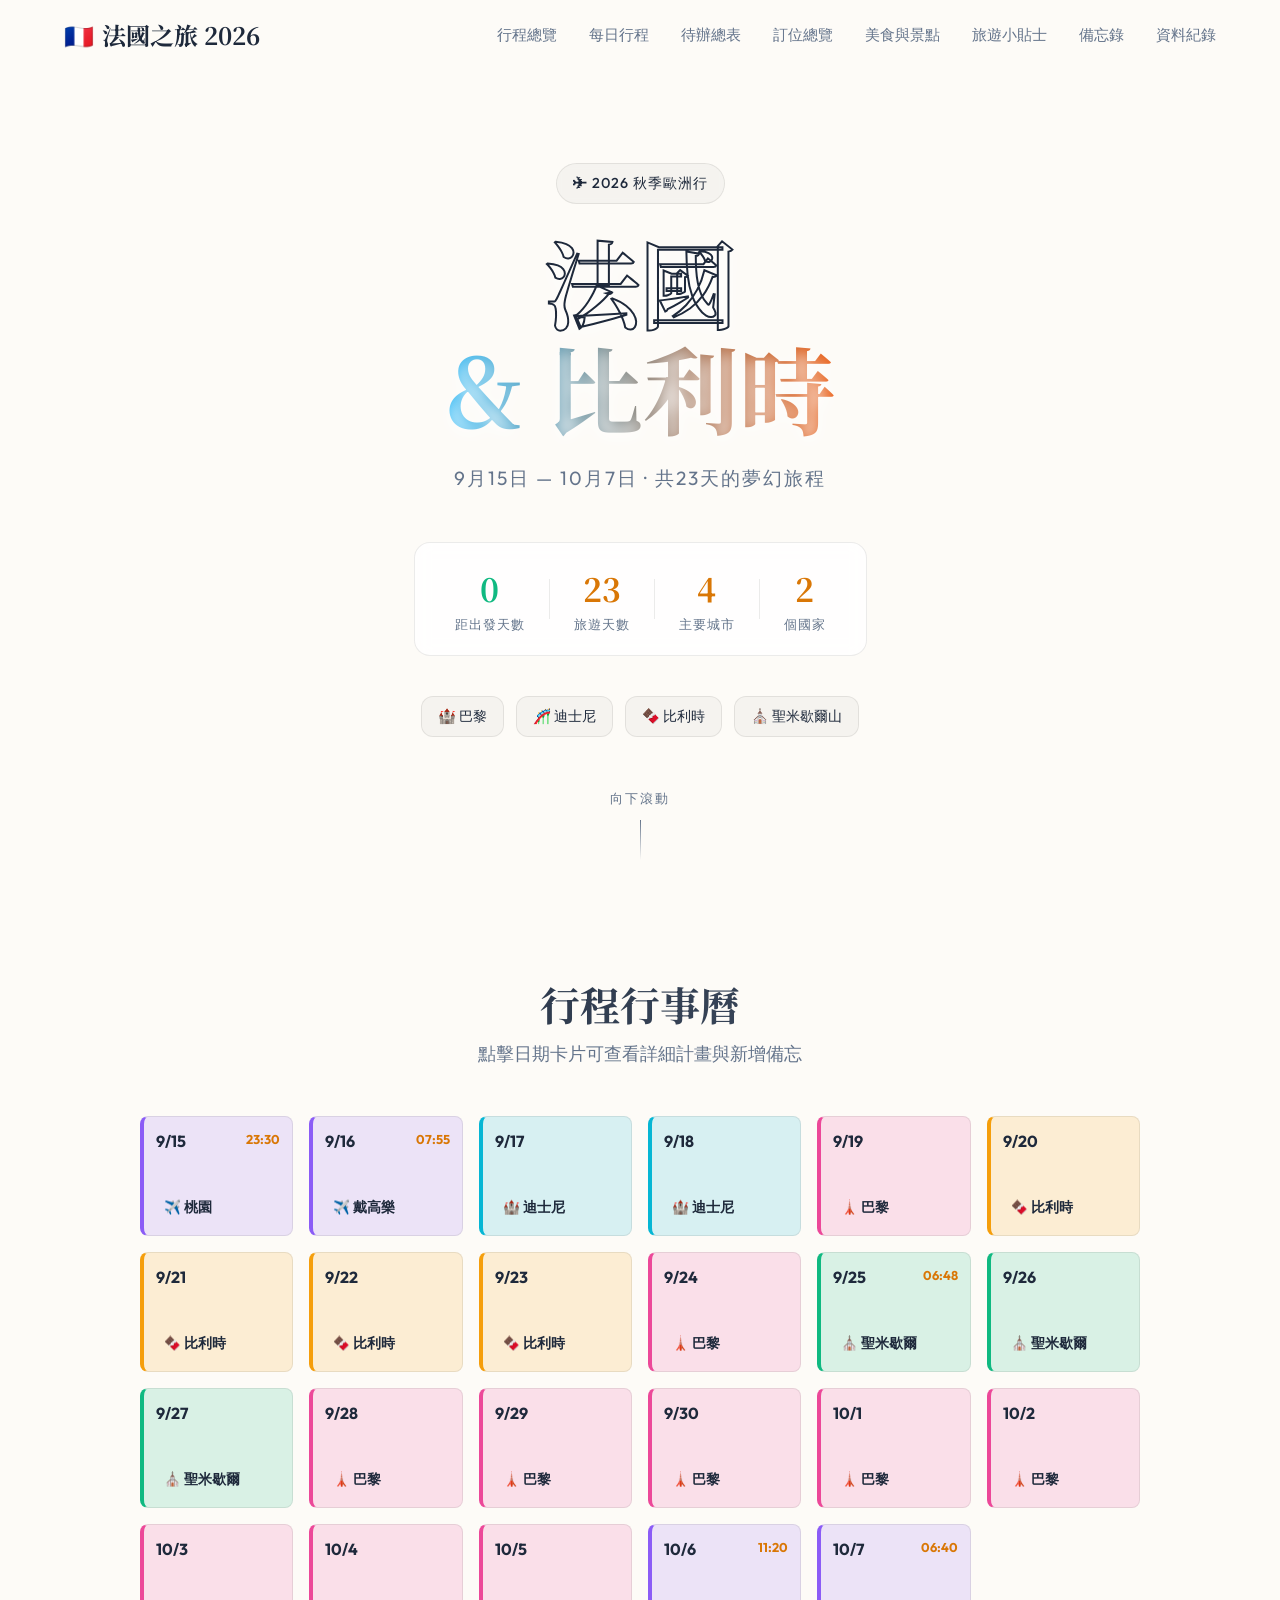
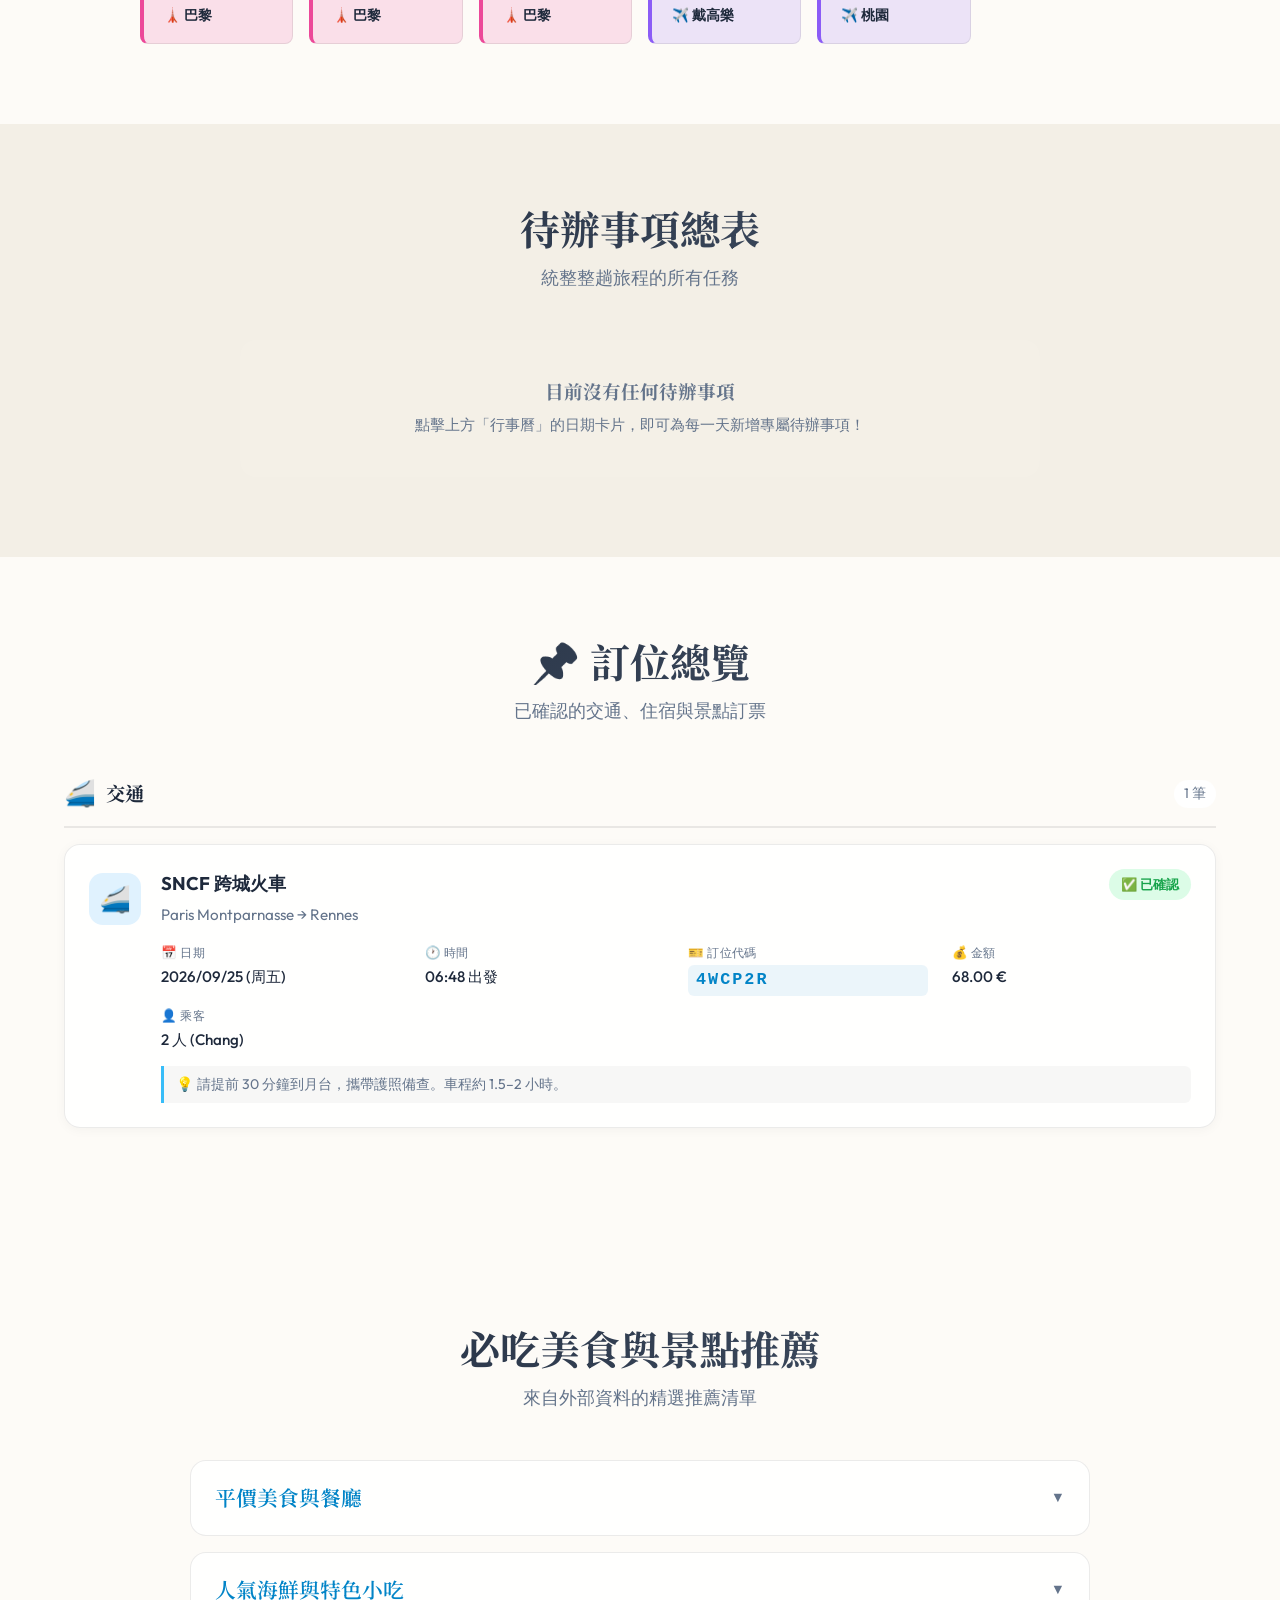
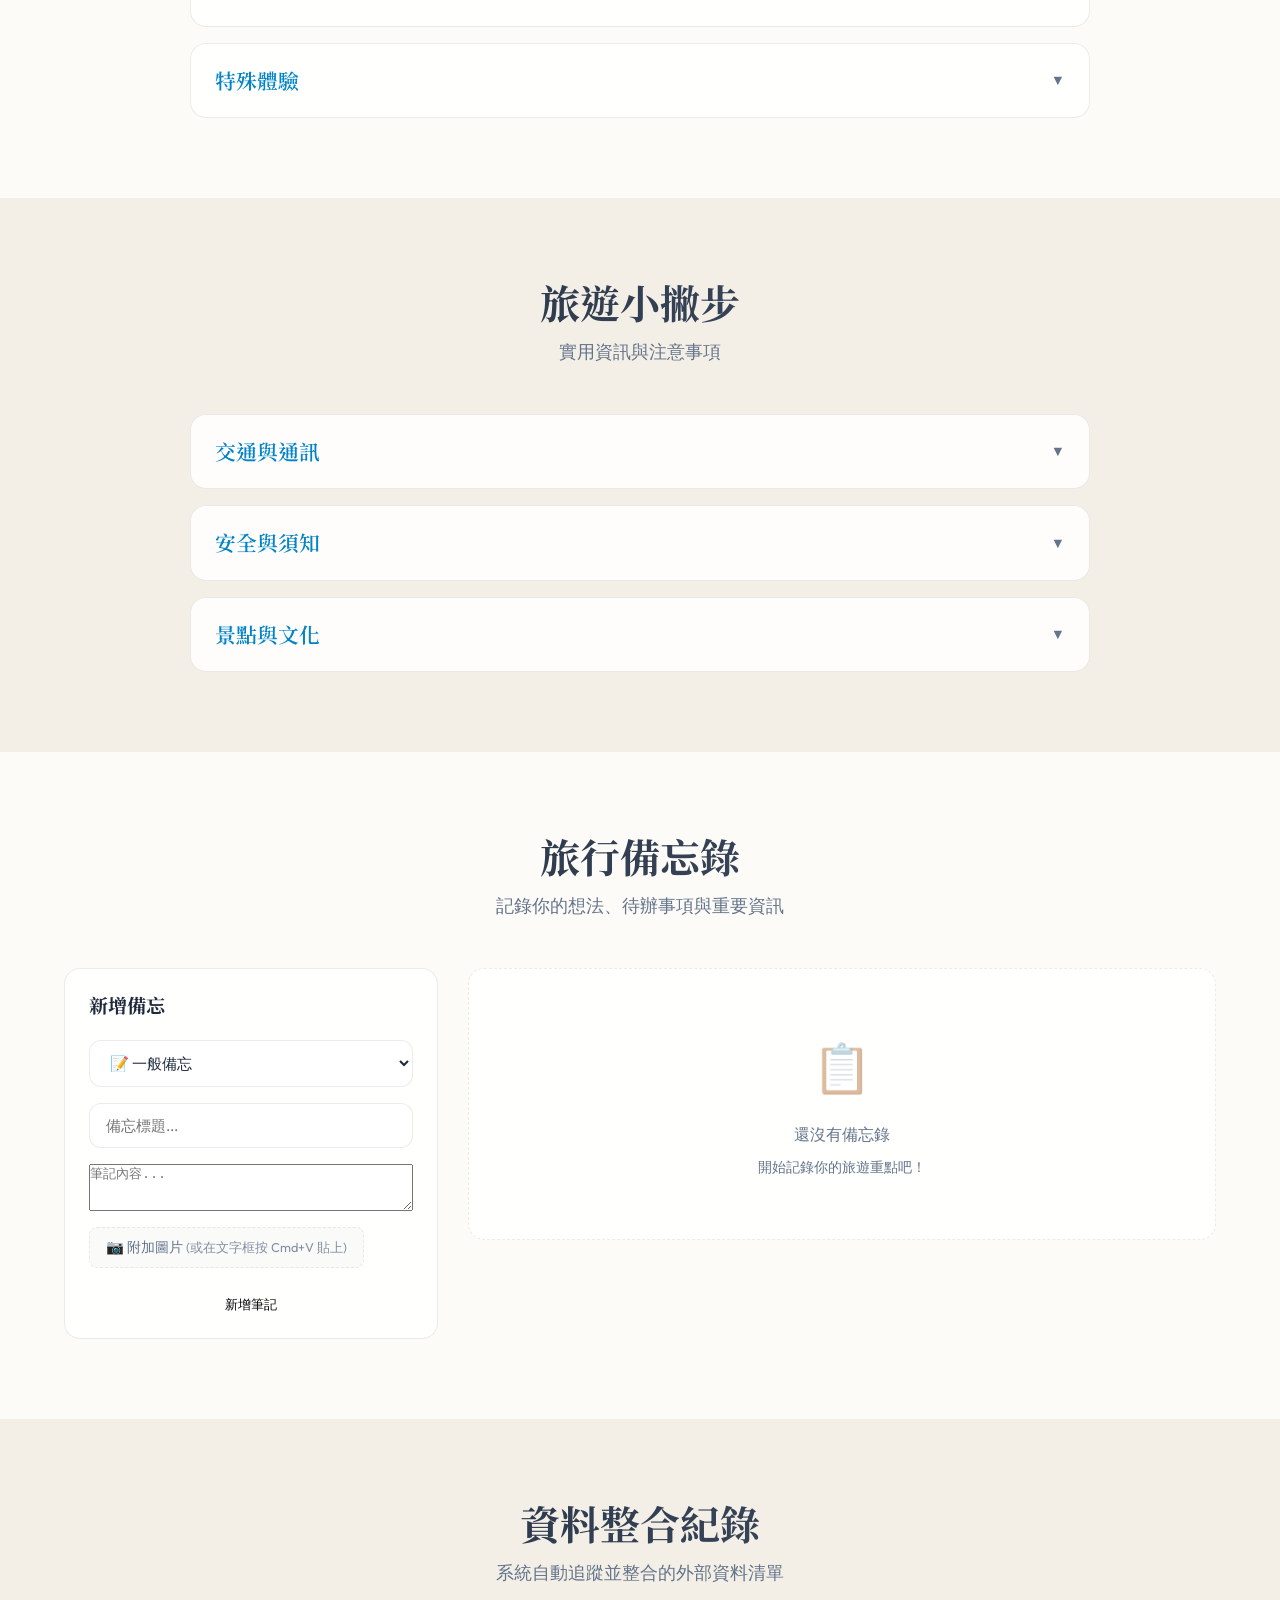
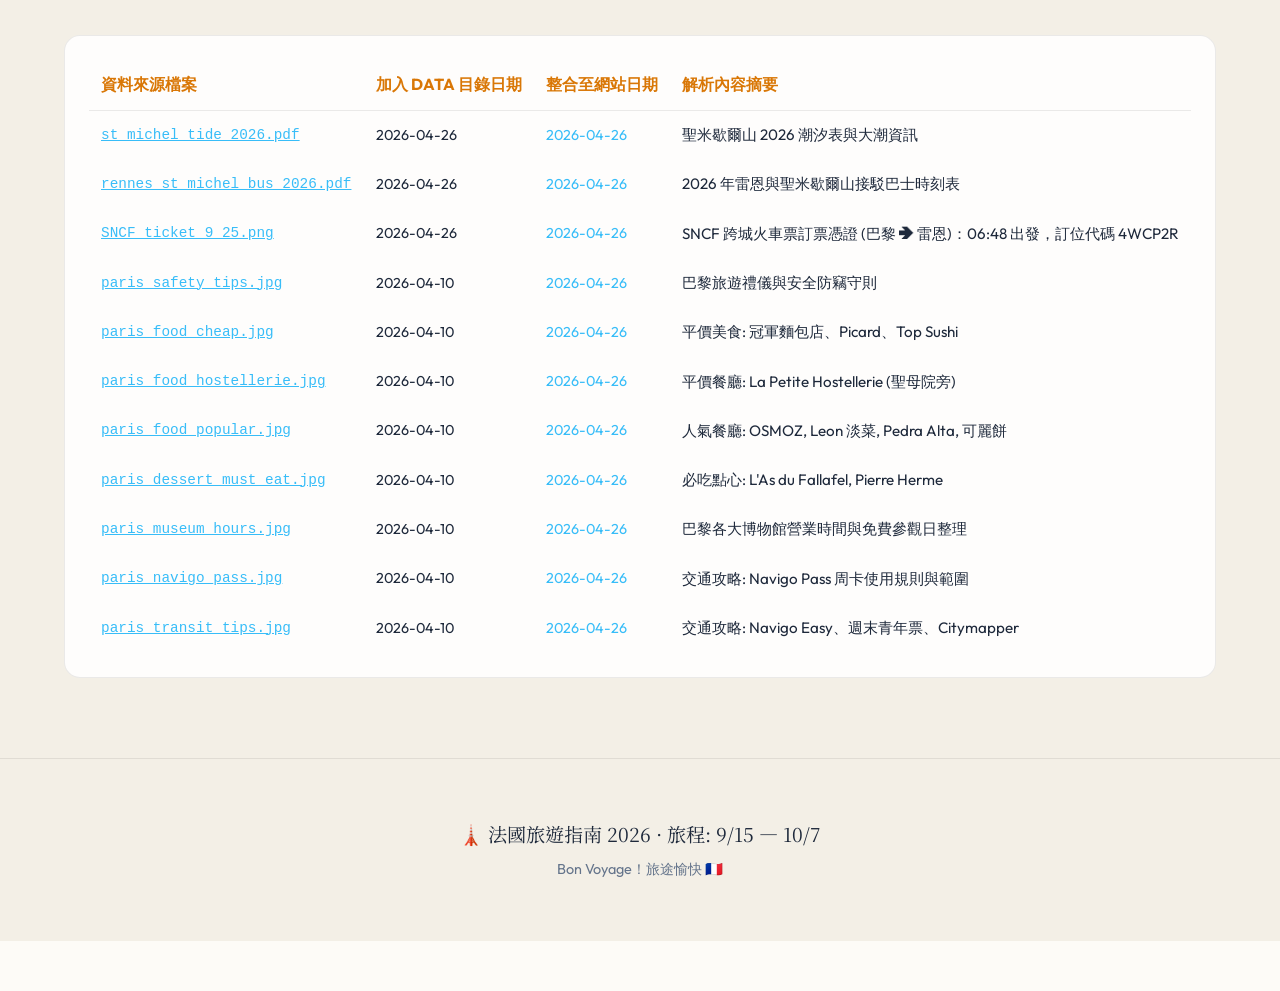
==== index.html @ 7b19e784 "初始化：法國旅遊指南 2026 APP" ====
<!DOCTYPE html>
<html lang="zh-TW">

<head>
  <meta charset="UTF-8">
  <meta name="viewport" content="width=device-width, initial-scale=1.0">
  <meta name="description" content="2026 法國旅遊行程指南 — 巴黎、迪士尼、比利時、聖米歇爾山">
  <title>🗼 法國旅遊指南 2026</title>
  <link rel="preconnect" href="https://fonts.googleapis.com">
  <link rel="preconnect" href="https://fonts.gstatic.com" crossorigin>
  <link
    href="https://fonts.googleapis.com/css2?family=Noto+Serif+TC:wght@400;600;700&family=Outfit:wght@300;400;500;600;700&display=swap"
    rel="stylesheet">
  <link rel="stylesheet" href="assets/styles/main.css">
</head>

<body>

  <!-- ===== 頂部導覽列 ===== -->
  <nav class="navbar" id="navbar">
    <div class="nav-brand">
      <span class="nav-flag">🇫🇷</span>
      <span class="nav-title">法國之旅 2026</span>
    </div>
    <ul class="nav-links" id="navLinks">
      <li><a href="#overview" class="nav-link active" data-section="overview">行程總覽</a></li>
      <li><a href="#timeline" class="nav-link" data-section="timeline">每日行程</a></li>
      <li><a href="#todo-master" class="nav-link" data-section="todo-master">待辦總表</a></li>
      <li><a href="#bookings" class="nav-link" data-section="bookings">訂位總覽</a></li>
      <li><a href="#recommendations" class="nav-link" data-section="recommendations">美食與景點</a></li>
      <li><a href="#tips" class="nav-link" data-section="tips">旅遊小貼士</a></li>
      <li><a href="#notes" class="nav-link" data-section="notes">備忘錄</a></li>
      <li><a href="#data-registry" class="nav-link" data-section="data-registry">資料紀錄</a></li>
    </ul>
    <button class="nav-toggle" id="navToggle" aria-label="切換選單">
      <span></span><span></span><span></span>
    </button>
  </nav>

  <!-- ===== 英雄區塊 ===== -->
  <header class="hero" id="overview">
    <div class="hero-bg">
      <div class="hero-particles" id="particles"></div>
    </div>
    <div class="hero-content">
      <div class="hero-badge">✈ 2026 秋季歐洲行</div>
      <h1 class="hero-title">
        <span class="title-line">法國</span>
        <span class="title-sub">& 比利時</span>
      </h1>
      <p class="hero-desc">9月15日 — 10月7日 · 共23天的夢幻旅程</p>
      <div class="hero-stats">
        <div class="stat-item">
          <span class="stat-number" id="countdownDays">--</span>
          <span class="stat-label">距出發天數</span>
        </div>
        <div class="stat-divider"></div>
        <div class="stat-item">
          <span class="stat-number">23</span>
          <span class="stat-label">旅遊天數</span>
        </div>
        <div class="stat-divider"></div>
        <div class="stat-item">
          <span class="stat-number">4</span>
          <span class="stat-label">主要城市</span>
        </div>
        <div class="stat-divider"></div>
        <div class="stat-item">
          <span class="stat-number">2</span>
          <span class="stat-label">個國家</span>
        </div>
      </div>
      <div class="hero-locations">
        <span class="loc-tag">🏰 巴黎</span>
        <span class="loc-tag">🎢 迪士尼</span>
        <span class="loc-tag">🍫 比利時</span>
        <span class="loc-tag">⛪ 聖米歇爾山</span>
      </div>
    </div>
    <div class="hero-scroll-hint">
      <span>向下滾動</span>
      <div class="scroll-arrow"></div>
    </div>
  </header>

  <!-- ===== 主要內容 ===== -->
  <main class="main-content">

    <!-- ===== 行事曆 (每日行程) ===== -->
    <section class="section" id="timeline">
      <div class="container">
        <div class="section-header">
          <h2 class="section-title">行程行事曆</h2>
          <p class="section-subtitle">點擊日期卡片可查看詳細計畫與新增備忘</p>
        </div>



        <div class="calendar-wrapper" id="calendarContainer">
          <!-- 由 JS 動態產生行事曆 -->
        </div>
      </div>
    </section>

    <!-- ===== 待辦事項總表 ===== -->
    <section class="section section-dark" id="todo-master">
      <div class="container">
        <div class="section-header">
          <h2 class="section-title">待辦事項總表</h2>
          <p class="section-subtitle">統整整趟旅程的所有任務</p>
        </div>
        <div class="todo-master-container" id="todoMasterContainer">
          <!-- 由 JS 動態產生 -->
        </div>
      </div>
    </section>

    <!-- ===== 訂位總覽 ===== -->
    <section class="section" id="bookings">
      <div class="container">
        <div class="section-header">
          <h2 class="section-title">📌 訂位總覽</h2>
          <p class="section-subtitle">已確認的交通、住宿與景點訂票</p>
        </div>
        <div id="bookingsContainer">
          <!-- 由 JS 動態產生 -->
        </div>
      </div>
    </section>


    <section class="section" id="recommendations">
      <div class="container">
        <div class="section-header">
          <h2 class="section-title">必吃美食與景點推薦</h2>
          <p class="section-subtitle">來自外部資料的精選推薦清單</p>
        </div>
        <div class="tips-grid" id="recommendationsGrid">
          <!-- 由 JS 動態產生 -->
        </div>
      </div>
    </section>

    <!-- ===== 旅遊小撇步 ===== -->
    <section class="section section-dark" id="tips">
      <div class="container">
        <div class="section-header">
          <h2 class="section-title">旅遊小撇步</h2>
          <p class="section-subtitle">實用資訊與注意事項</p>
        </div>
        <div class="tips-grid" id="tipsGrid">
          <!-- 由 JS 動態產生 -->
        </div>
      </div>
    </section>

    <!-- ===== 備忘錄 ===== -->
    <section class="section" id="notes">
      <div class="container">
        <div class="section-header">
          <h2 class="section-title">旅行備忘錄</h2>
          <p class="section-subtitle">記錄你的想法、待辦事項與重要資訊</p>
        </div>
        <div class="notes-layout">
          <!-- 新增備忘錄 -->
          <div class="note-editor">
            <div class="note-editor-header">
              <h3>新增備忘</h3>
            </div>
            <select class="note-category-select" id="noteCategorySelect">
              <option value="general">📝 一般備忘</option>
              <option value="todo">✅ 待辦事項</option>
              <option value="booking">🎫 訂票訂位</option>
              <option value="packing">🧳 打包清單</option>
              <option value="emergency">🚨 緊急資訊</option>
            </select>
            <input type="text" class="note-input-title" id="noteTitleInput" placeholder="備忘標題...">
            <textarea class="note-input" id="noteContentInput" rows="3" placeholder="筆記內容..." required></textarea>

            <div class="file-upload-wrapper" style="margin-bottom: 12px;">
              <label for="noteImageInput" class="upload-btn">
                📷 附加圖片 <span style="font-size: 0.8rem; opacity: 0.8;">(或在文字框按 Cmd+V 貼上)</span>
              </label>
              <input type="file" id="noteImageInput" accept="image/*" style="display: none;">
              <div id="noteImagePreviewContainer"
                style="display: none; margin-top: 10px; position: relative; max-width: 200px;">
                <img id="noteImagePreview" src="" alt="預覽"
                  style="width: 100%; border-radius: 8px; border: 1px solid var(--c-border);">
                <button type="button" id="removeImageBtn"
                  style="position: absolute; top: -8px; right: -8px; background: #ef4444; color: white; border: none; border-radius: 50%; width: 24px; height: 24px; cursor: pointer; font-weight: bold;">✕</button>
              </div>
            </div>

            <button id="noteSaveBtn" class="btn btn-primary" style="width: 100%;">新增筆記</button>
          </div>

          <!-- 備忘錄列表 -->
          <div class="notes-list" id="notesList">
            <div class="notes-empty" id="notesEmpty">
              <div class="empty-icon">📋</div>
              <p>還沒有備忘錄</p>
              <p class="empty-sub">開始記錄你的旅遊重點吧！</p>
            </div>
          </div>
        </div>
      </div>
    </section>

    <!-- ===== 資料整合紀錄 ===== -->
    <section class="section section-dark" id="data-registry">
      <div class="container">
        <div class="section-header">
          <h2 class="section-title">資料整合紀錄</h2>
          <p class="section-subtitle">系統自動追蹤並整合的外部資料清單</p>
        </div>
        <div class="registry-container"
          style="background: var(--c-surface); border: 1px solid var(--c-border); border-radius: var(--radius-lg); padding: 24px; overflow-x: auto;">
          <table style="width: 100%; text-align: left; border-collapse: collapse;">
            <thead>
              <tr style="border-bottom: 1px solid var(--c-border);">
                <th style="padding: 12px; color: var(--c-accent);">資料來源檔案</th>
                <th style="padding: 12px; color: var(--c-accent);">加入 DATA 目錄日期</th>
                <th style="padding: 12px; color: var(--c-accent);">整合至網站日期</th>
                <th style="padding: 12px; color: var(--c-accent);">解析內容摘要</th>
              </tr>
            </thead>
            <tbody id="registryTableBody">
              <!-- 由 JS 動態產生 -->
            </tbody>
          </table>
        </div>
      </div>
    </section>

  </main>

  <!-- ===== 頁尾 ===== -->
  <footer class="footer">
    <div class="container">
      <p class="footer-text">🗼 法國旅遊指南 2026 · 旅程: 9/15 — 10/7</p>
      <p class="footer-sub">Bon Voyage！旅途愉快 🇫🇷</p>
    </div>
  </footer>

  <!-- ===== 日程詳情浮層 ===== -->
  <div class="modal-overlay" id="modalOverlay">
    <div class="modal" id="modal">
      <button class="modal-close" id="modalClose">✕</button>
      <div class="modal-content" id="modalContent"></div>
    </div>
  </div>

  <!-- ===== 回到頂部按鈕 ===== -->
  <button class="back-to-top" id="backToTop" aria-label="回到頂部">↑</button>

  <!-- ===== Undo Toast 通知 ===== -->
  <div id="undoToastContainer"></div>

  <script src="js/app.js"></script>
</body>

</html>
---- assets/styles/main.css ----
/* ===== 變數與重置 ===== */
:root {
  /* 顏色系統 */
  --c-primary: #0284c7; /* 地中海蔚藍 */
  --c-primary-light: #38bdf8;
  --c-secondary: #ea580c; /* 南法赤陶色 */
  --c-accent: #d97706; /* 向日葵黃 */
  
  --c-bg: #fdfbf7; /* 暖白背景 */
  --c-bg-alt: #f3efe6; /* 稍微深一點的沙色背景 */
  --c-surface: rgba(255, 255, 255, 0.85); /* 亮色玻璃擬態表面 */
  --c-surface-hover: rgba(255, 255, 255, 0.95);
  
  --c-text: #1e293b; /* 深藍灰色文字 */
  --c-text-muted: #64748b;
  --c-border: rgba(0, 0, 0, 0.08);
  
  /* 分類顏色 */
  --c-transit: #8b5cf6;
  --c-paris: #ec4899;
  --c-disney: #06b6d4;
  --c-belgium: #f59e0b;
  --c-michel: #10b981;

  /* 字體 */
  --font-serif: 'Noto Serif TC', serif;
  --font-sans: 'Outfit', sans-serif;

  /* 其他 */
  --radius-lg: 16px;
  --radius-md: 12px;
  --radius-sm: 8px;
  --transition: all 0.3s cubic-bezier(0.4, 0, 0.2, 1);
  --glass-shadow: 0 8px 32px 0 rgba(0, 0, 0, 0.05);
  --glass-blur: blur(12px);
}

* {
  margin: 0;
  padding: 0;
  box-sizing: border-box;
}

html {
  scroll-behavior: smooth;
  scroll-padding-top: 80px;
}

body {
  font-family: var(--font-sans);
  background-color: var(--c-bg);
  color: var(--c-text);
  line-height: 1.6;
  overflow-x: hidden;
}

h1, h2, h3, h4, h5, h6 {
  font-family: var(--font-serif);
  font-weight: 700;
  line-height: 1.2;
}

a {
  color: inherit;
  text-decoration: none;
}

ul {
  list-style: none;
}

button {
  cursor: pointer;
  border: none;
  background: none;
  font-family: inherit;
}

/* ===== 通用樣式 ===== */
.container {
  max-width: 1200px;
  margin: 0 auto;
  padding: 0 24px;
}

.section {
  padding: 80px 0;
  position: relative;
}

.section-dark {
  background-color: var(--c-bg-alt);
}

.section-header {
  text-align: center;
  margin-bottom: 48px;
}

.section-title {
  font-size: 2.5rem;
  margin-bottom: 12px;
  background: linear-gradient(135deg, #1e293b, #475569);
  -webkit-background-clip: text;
  -webkit-text-fill-color: transparent;
}

.section-subtitle {
  color: var(--c-text-muted);
  font-size: 1.1rem;
}

/* 玻璃擬態混合 */
.glass-panel {
  background: var(--c-surface);
  backdrop-filter: var(--glass-blur);
  -webkit-backdrop-filter: var(--glass-blur);
  border: 1px solid var(--c-border);
  border-radius: var(--radius-lg);
  box-shadow: var(--glass-shadow);
}

/* ===== 導覽列 ===== */
.navbar {
  position: fixed;
  top: 0;
  left: 0;
  width: 100%;
  height: 70px;
  display: flex;
  justify-content: space-between;
  align-items: center;
  padding: 0 5%;
  z-index: 1000;
  transition: var(--transition);
}

.navbar.scrolled {
  background: rgba(253, 251, 247, 0.9);
  backdrop-filter: blur(16px);
  -webkit-backdrop-filter: blur(16px);
  border-bottom: 1px solid var(--c-border);
  box-shadow: 0 4px 30px rgba(0, 0, 0, 0.05);
}

.nav-brand {
  font-family: var(--font-serif);
  font-size: 1.5rem;
  font-weight: 700;
  display: flex;
  align-items: center;
  gap: 8px;
}

.nav-links {
  display: flex;
  gap: 32px;
}

.nav-link {
  font-size: 0.95rem;
  font-weight: 500;
  color: var(--c-text-muted);
  transition: var(--transition);
  position: relative;
}

.nav-link::after {
  content: '';
  position: absolute;
  bottom: -4px;
  left: 0;
  width: 0;
  height: 2px;
  background-color: var(--c-primary-light);
  transition: var(--transition);
}

.nav-link:hover, .nav-link.active {
  color: var(--c-text);
}

.nav-link:hover::after, .nav-link.active::after {
  width: 100%;
}

.nav-toggle {
  display: none;
  flex-direction: column;
  gap: 6px;
  width: 30px;
  height: 24px;
  z-index: 1001;
}

.nav-toggle span {
  width: 100%;
  height: 2px;
  background-color: var(--c-text);
  transition: var(--transition);
}

/* ===== 英雄區塊 ===== */
.hero {
  height: 100vh;
  display: flex;
  flex-direction: column;
  justify-content: center;
  align-items: center;
  position: relative;
  overflow: hidden;
  text-align: center;
  padding: 0 24px;
}

.hero-bg {
  position: absolute;
  top: 0;
  left: 0;
  width: 100%;
  height: 100%;
  background: 
    linear-gradient(to bottom, rgba(253,251,247,0.3) 0%, rgba(253,251,247,1) 100%),
    url('https://images.unsplash.com/photo-1499856871958-5b9627545d1a?q=80&w=2020&auto=format&fit=crop') center/cover no-repeat;
  z-index: -1;
  transform: scale(1.05);
  animation: heroPulse 20s infinite alternate;
}

@keyframes heroPulse {
  0% { transform: scale(1) rotate(0deg); }
  100% { transform: scale(1.1) rotate(0.5deg); }
}

.hero-content {
  max-width: 800px;
  z-index: 1;
  display: flex;
  flex-direction: column;
  align-items: center;
  gap: 24px;
  animation: fadeUp 1s ease-out;
}

@keyframes fadeUp {
  from { opacity: 0; transform: translateY(30px); }
  to { opacity: 1; transform: translateY(0); }
}

.hero-badge {
  background: rgba(0, 0, 0, 0.03);
  border: 1px solid rgba(0, 0, 0, 0.08);
  padding: 8px 16px;
  border-radius: 30px;
  font-size: 0.9rem;
  font-weight: 500;
  letter-spacing: 1px;
  backdrop-filter: blur(4px);
}

.hero-title {
  font-size: clamp(3.5rem, 8vw, 6rem);
  display: flex;
  flex-direction: column;
  line-height: 1.1;
  text-shadow: 0 5px 15px rgba(255,255,255,0.8);
}

.title-line {
  color: transparent;
  -webkit-text-stroke: 2px var(--c-text);
}

.title-sub {
  background: linear-gradient(to right, var(--c-primary-light), var(--c-secondary));
  -webkit-background-clip: text;
  -webkit-text-fill-color: transparent;
}

.hero-desc {
  font-size: 1.2rem;
  color: var(--c-text-muted);
  letter-spacing: 2px;
}

.hero-stats {
  display: flex;
  align-items: center;
  gap: 24px;
  margin-top: 24px;
  background: rgba(255, 255, 255, 0.8);
  backdrop-filter: blur(8px);
  padding: 20px 40px;
  border-radius: var(--radius-lg);
  border: 1px solid var(--c-border);
}

.stat-item {
  display: flex;
  flex-direction: column;
  align-items: center;
}

.stat-number {
  font-family: var(--font-serif);
  font-size: 2rem;
  font-weight: 700;
  color: var(--c-accent);
}

.stat-label {
  font-size: 0.8rem;
  color: var(--c-text-muted);
  text-transform: uppercase;
  letter-spacing: 1px;
}

.stat-divider {
  width: 1px;
  height: 40px;
  background: var(--c-border);
}

.hero-locations {
  display: flex;
  flex-wrap: wrap;
  justify-content: center;
  gap: 12px;
  margin-top: 16px;
}

.loc-tag {
  background: rgba(0, 0, 0, 0.03);
  border: 1px solid rgba(0, 0, 0, 0.08);
  padding: 8px 16px;
  border-radius: var(--radius-md);
  font-size: 0.9rem;
  transition: var(--transition);
}

.loc-tag:hover {
  background: rgba(0, 0, 0, 0.08);
  transform: translateY(-2px);
}

.hero-scroll-hint {
  position: absolute;
  bottom: 40px;
  display: flex;
  flex-direction: column;
  align-items: center;
  gap: 12px;
  font-size: 0.8rem;
  color: var(--c-text-muted);
  letter-spacing: 2px;
  text-transform: uppercase;
  animation: bounce 2s infinite;
}

.scroll-arrow {
  width: 1px;
  height: 40px;
  background: linear-gradient(to bottom, var(--c-text-muted), transparent);
}

@keyframes bounce {
  0%, 20%, 50%, 80%, 100% { transform: translateY(0); }
  40% { transform: translateY(-10px); }
  60% { transform: translateY(-5px); }
}

/* ===== 時間軸 (過濾器) ===== */
.timeline-filters {
  display: flex;
  justify-content: center;
  flex-wrap: wrap;
  gap: 12px;
  margin-bottom: 40px;
}

.filter-btn {
  padding: 8px 20px;
  border-radius: 30px;
  border: 1px solid var(--c-border);
  color: var(--c-text-muted);
  font-size: 0.9rem;
  transition: var(--transition);
}

.filter-btn:hover {
  border-color: var(--c-text);
  color: var(--c-text);
}

.filter-btn.active {
  background: var(--c-text);
  color: var(--c-bg);
  font-weight: 600;
}

/* ===== 行事曆 ===== */
.calendar-wrapper {
  max-width: 1000px;
  margin: 0 auto;
}

.calendar-month {
  margin-bottom: 50px;
}

.calendar-header {
  font-family: var(--font-serif);
  font-size: 1.8rem;
  text-align: center;
  margin-bottom: 20px;
  color: var(--c-accent);
  letter-spacing: 2px;
}

.calendar-grid {
  display: grid;
  grid-template-columns: repeat(auto-fill, minmax(130px, 1fr));
  gap: 16px;
}

.calendar-day-header {
  text-align: center;
  font-weight: 600;
  color: var(--c-text-muted);
  padding: 10px 0;
  background: rgba(0, 0, 0, 0.03);
  border-radius: var(--radius-sm);
  font-size: 0.9rem;
}

.calendar-cell {
  background: var(--c-surface);
  border: 1px solid var(--c-border);
  border-radius: var(--radius-sm);
  min-height: 120px;
  padding: 12px;
  display: flex;
  flex-direction: column;
  transition: var(--transition);
}

.calendar-cell.empty {
  background: transparent;
  border-color: transparent;
}

.calendar-cell.has-data {
  cursor: pointer;
  position: relative;
  overflow: hidden;
}

.calendar-cell.has-data:hover {
  transform: translateY(-5px);
  box-shadow: var(--glass-shadow);
  border-color: rgba(0, 0, 0, 0.2);
  z-index: 10;
}

.calendar-date {
  font-size: 1rem;
  font-weight: 700;
  margin-bottom: 8px;
  color: var(--c-text-muted);
  display: flex;
  justify-content: space-between;
}

.calendar-cell.has-data .calendar-date {
  color: var(--c-text);
}

.calendar-time {
  font-size: 0.8rem;
  color: var(--c-accent);
}

.calendar-item {
  margin-top: auto;
  padding: 6px 8px;
  border-radius: 6px;
  font-size: 0.85rem;
  font-weight: 600;
  line-height: 1.3;
  display: flex;
  align-items: center;
  gap: 6px;
}

/* 待辦事項紅點徽章 */
.calendar-todo-badge {
  position: absolute;
  top: 6px;
  right: 6px;
  background-color: #ef4444;
  color: white;
  font-size: 0.7rem;
  font-weight: bold;
  width: 18px;
  height: 18px;
  border-radius: 50%;
  display: flex;
  justify-content: center;
  align-items: center;
  box-shadow: 0 2px 4px rgba(0,0,0,0.2);
}

/* 類型顏色 - 日曆版 */
.cal-type-transit { background: rgba(139, 92, 246, 0.15); border-left: 4px solid var(--c-transit); }
.cal-type-paris { background: rgba(236, 72, 153, 0.15); border-left: 4px solid var(--c-paris); }
.cal-type-disney { background: rgba(6, 182, 212, 0.15); border-left: 4px solid var(--c-disney); }
.cal-type-belgium { background: rgba(245, 158, 11, 0.15); border-left: 4px solid var(--c-belgium); }
.cal-type-michel { background: rgba(16, 185, 129, 0.15); border-left: 4px solid var(--c-michel); }

/* 過濾器效果 */
.calendar-cell.dimmed {
  opacity: 0.2;
  filter: grayscale(100%);
  pointer-events: none;
}

/* ===== 目的地卡片 ===== */
.destinations-grid {
  display: grid;
  grid-template-columns: repeat(auto-fit, minmax(280px, 1fr));
  gap: 30px;
}

.dest-card {
  height: 400px;
  border-radius: var(--radius-lg);
  overflow: hidden;
  position: relative;
  cursor: pointer;
  box-shadow: 0 10px 30px rgba(0,0,0,0.3);
}

.dest-img {
  width: 100%;
  height: 100%;
  object-fit: cover;
  transition: transform 0.6s cubic-bezier(0.4, 0, 0.2, 1);
}

.dest-overlay {
  position: absolute;
  inset: 0;
  background: linear-gradient(to top, rgba(15,23,42,0.9) 0%, rgba(15,23,42,0.2) 50%, transparent 100%);
  display: flex;
  flex-direction: column;
  justify-content: flex-end;
  padding: 30px;
  transition: var(--transition);
}

.dest-card:hover .dest-img {
  transform: scale(1.1);
}

.dest-card:hover .dest-overlay {
  background: linear-gradient(to top, rgba(15,23,42,0.95) 0%, rgba(15,23,42,0.6) 50%, rgba(15,23,42,0.2) 100%);
}

.dest-title {
  font-family: var(--font-serif);
  font-size: 1.8rem;
  margin-bottom: 8px;
  transform: translateY(20px);
  transition: transform 0.4s ease;
}

.dest-desc {
  color: var(--c-text-muted);
  font-size: 0.95rem;
  opacity: 0;
  transform: translateY(20px);
  transition: all 0.4s ease;
  transition-delay: 0.1s;
}

.dest-card:hover .dest-title,
.dest-card:hover .dest-desc {
  transform: translateY(0);
  opacity: 1;
}

/* ===== 旅遊小貼士 ===== */
/* ===== 展開式清單 (Accordion) ===== */
.accordion-container {
  display: flex;
  flex-direction: column;
  gap: 16px;
  max-width: 900px;
  margin: 0 auto;
}

.accordion-item {
  background: var(--c-surface);
  border: 1px solid var(--c-border);
  border-radius: var(--radius-lg);
  overflow: hidden;
  transition: var(--transition);
}

.accordion-item:hover {
  border-color: var(--c-primary-light);
  box-shadow: var(--glass-shadow);
}

.accordion-header {
  padding: 20px 24px;
  font-size: 1.2rem;
  font-weight: 600;
  color: var(--c-text);
  cursor: pointer;
  display: flex;
  justify-content: space-between;
  align-items: center;
  list-style: none;
}

.accordion-header::-webkit-details-marker {
  display: none;
}

.accordion-title-text {
  font-family: var(--font-serif);
  color: var(--c-primary);
  font-size: 1.3rem;
}

.accordion-icon {
  font-size: 0.9rem;
  color: var(--c-text-muted);
  transition: transform 0.3s ease;
}

details[open] .accordion-icon {
  transform: rotate(180deg);
}

.accordion-content {
  padding: 0 24px 24px 24px;
  display: grid;
  grid-template-columns: repeat(auto-fit, minmax(280px, 1fr));
  gap: 16px;
  border-top: 1px solid rgba(0,0,0,0.05);
  margin-top: 10px;
  padding-top: 20px;
}

.accordion-card {
  background: rgba(0,0,0,0.02);
  border: 1px solid rgba(0,0,0,0.05);
  border-radius: var(--radius-md);
  padding: 20px;
  display: flex;
  gap: 16px;
  transition: var(--transition);
}

.accordion-card:hover {
  background: rgba(0,0,0,0.04);
  transform: translateY(-2px);
}

.acc-icon {
  font-size: 2rem;
  line-height: 1;
}

.acc-text {
  display: flex;
  flex-direction: column;
  gap: 6px;
}

.acc-title {
  font-size: 1.05rem;
  color: var(--c-text);
  font-weight: 600;
}

.acc-desc {
  font-size: 0.9rem;
  color: var(--c-text-muted);
  line-height: 1.5;
}

/* ===== 訂位總覽 ===== */
.booking-group {
  margin-bottom: 36px;
}

.booking-group-header {
  display: flex;
  align-items: center;
  gap: 10px;
  margin-bottom: 16px;
  padding-bottom: 12px;
  border-bottom: 2px solid var(--c-border);
}

.booking-cat-icon {
  font-size: 1.6rem;
}

.booking-cat-label {
  font-size: 1.2rem;
  font-weight: 700;
  font-family: var(--font-serif);
  color: var(--c-text);
}

.booking-cat-count {
  margin-left: auto;
  font-size: 0.85rem;
  color: var(--c-text-muted);
  background: var(--c-surface-hover);
  padding: 3px 10px;
  border-radius: 20px;
}

.booking-cards {
  display: flex;
  flex-direction: column;
  gap: 16px;
}

.booking-card {
  background: var(--c-surface);
  border: 1px solid var(--c-border);
  border-radius: var(--radius-lg);
  padding: 24px;
  display: flex;
  gap: 20px;
  transition: var(--transition);
  box-shadow: 0 2px 12px rgba(0,0,0,0.04);
}

.booking-card:hover {
  transform: translateY(-2px);
  box-shadow: 0 8px 24px rgba(0,0,0,0.08);
  border-color: var(--c-primary-light);
}

.booking-left {
  flex-shrink: 0;
  display: flex;
  align-items: flex-start;
  padding-top: 4px;
}

.booking-icon {
  width: 52px;
  height: 52px;
  border-radius: 14px;
  display: flex;
  align-items: center;
  justify-content: center;
  font-size: 1.6rem;
}

.booking-body {
  flex: 1;
  min-width: 0;
}

.booking-top-row {
  display: flex;
  justify-content: space-between;
  align-items: flex-start;
  gap: 12px;
  margin-bottom: 16px;
}

.booking-title {
  font-size: 1.15rem;
  font-weight: 700;
  color: var(--c-text);
  margin-bottom: 4px;
}

.booking-subtitle {
  font-size: 0.95rem;
  color: var(--c-text-muted);
}

.booking-status {
  font-size: 0.82rem;
  font-weight: 600;
  padding: 5px 12px;
  border-radius: 20px;
  white-space: nowrap;
  flex-shrink: 0;
}

.booking-status.confirmed {
  background: #dcfce7;
  color: #16a34a;
}

.booking-status.pending {
  background: #fef9c3;
  color: #a16207;
}

.booking-details {
  display: grid;
  grid-template-columns: repeat(auto-fill, minmax(200px, 1fr));
  gap: 10px 24px;
  margin-bottom: 14px;
}

.booking-detail-item {
  display: flex;
  flex-direction: column;
  gap: 2px;
}

.booking-detail-label {
  font-size: 0.78rem;
  color: var(--c-text-muted);
  letter-spacing: 0.02em;
}

.booking-detail-val {
  font-size: 0.95rem;
  color: var(--c-text);
  font-weight: 500;
}

.booking-code {
  font-family: 'Courier New', monospace;
  font-size: 1.05rem;
  font-weight: 700;
  color: var(--c-primary);
  letter-spacing: 0.12em;
  background: rgba(2, 132, 199, 0.08);
  padding: 2px 8px;
  border-radius: 6px;
  display: inline-block;
}

.booking-note {
  font-size: 0.88rem;
  color: var(--c-text-muted);
  background: rgba(0,0,0,0.03);
  border-left: 3px solid var(--c-primary-light);
  padding: 8px 12px;
  border-radius: 0 6px 6px 0;
  line-height: 1.5;
}

.booking-empty {
  text-align: center;
  padding: 60px 24px;
  background: var(--c-surface);
  border-radius: var(--radius-lg);
  border: 2px dashed var(--c-border);
}

/* ===== 備忘錄 ===== */

.notes-layout {
  display: grid;
  grid-template-columns: 1fr 2fr;
  gap: 30px;
}

.note-editor {
  background: var(--c-surface);
  border: 1px solid var(--c-border);
  border-radius: var(--radius-lg);
  padding: 24px;
  display: flex;
  flex-direction: column;
  gap: 16px;
  height: fit-content;
  position: sticky;
  top: 100px;
}

.note-editor-header h3 {
  font-size: 1.2rem;
  margin-bottom: 8px;
}

.note-category-select,
.note-input-title,
.note-textarea {
  width: 100%;
  background: rgba(255, 255, 255, 0.8);
  border: 1px solid var(--c-border);
  border-radius: var(--radius-md);
  color: var(--c-text);
  padding: 12px 16px;
  font-family: inherit;
  font-size: 0.95rem;
  transition: var(--transition);
}

.note-category-select:focus,
.note-input-title:focus,
.note-textarea:focus {
  outline: none;
  border-color: var(--c-primary-light);
  background: #ffffff;
}

.note-category-select option {
  background: var(--c-bg);
  color: var(--c-text);
}

.note-textarea {
  min-height: 150px;
  resize: vertical;
}

.note-save-btn {
  background: linear-gradient(135deg, var(--c-primary-light), var(--c-primary));
  color: white;
  padding: 14px;
  border-radius: var(--radius-md);
  font-weight: 600;
  font-size: 1rem;
  transition: var(--transition);
}

.note-save-btn:hover {
  transform: translateY(-2px);
  box-shadow: 0 5px 15px rgba(59, 130, 246, 0.4);
}

.notes-list {
  display: flex;
  flex-direction: column;
  gap: 16px;
}

.notes-empty {
  background: var(--c-surface);
  border: 1px dashed var(--c-border);
  border-radius: var(--radius-lg);
  padding: 60px 20px;
  text-align: center;
  color: var(--c-text-muted);
}

.empty-icon {
  font-size: 3rem;
  margin-bottom: 16px;
  opacity: 0.5;
}

.empty-sub {
  font-size: 0.9rem;
  margin-top: 8px;
}

.note-item {
  background: var(--c-surface);
  border: 1px solid var(--c-border);
  border-left: 4px solid var(--c-primary-light);
  border-radius: var(--radius-lg);
  padding: 20px;
  display: flex;
  flex-direction: column;
  gap: 12px;
  transition: var(--transition);
}

.note-item:hover {
  transform: translateX(5px);
  border-color: rgba(0,0,0,0.2);
}

.note-card-header {
  display: flex;
  justify-content: space-between;
  align-items: center;
  margin-bottom: 12px;
}

.note-category-badge {
  padding: 4px 10px;
  border-radius: 20px;
  font-size: 0.8rem;
  font-weight: 600;
  background: rgba(0, 0, 0, 0.05);
}

.note-title {
  font-size: 1.1rem;
  font-weight: 700;
  color: var(--c-accent);
  margin-bottom: 8px;
}

.note-content {
  color: var(--c-text-muted);
  font-size: 0.95rem;
  white-space: pre-wrap;
  margin-bottom: 16px;
}

.note-image-display {
  width: 100%;
  border-radius: 8px;
  margin-bottom: 12px;
  border: 1px solid rgba(0,0,0,0.1);
  object-fit: cover;
  max-height: 250px;
}

.note-date {
  font-size: 0.8rem;
  color: var(--c-text-muted);
  opacity: 0.7;
}

.note-delete {
  background: transparent;
  border: 1px solid #ef4444;
  color: #ef4444;
  padding: 4px 10px;
  border-radius: 4px;
  cursor: pointer;
  font-size: 0.8rem;
  transition: var(--transition);
}

.note-delete:hover {
  background: #ef4444;
  color: white;
}

/* 檔案上傳按鈕樣式 */
.upload-btn {
  display: inline-block;
  padding: 8px 16px;
  background: rgba(0,0,0,0.02);
  border: 1px dashed var(--c-border);
  border-radius: 8px;
  color: var(--c-text-muted);
  cursor: pointer;
  font-size: 0.9rem;
  transition: var(--transition);
}

.upload-btn:hover {
  background: rgba(0,0,0,0.05);
  color: var(--c-text);
  border-color: var(--c-accent);
}

/* ===== 待辦事項樣式 ===== */
.todo-list-container {
  margin-bottom: 20px;
}

.todo-item {
  display: flex;
  align-items: flex-start;
  gap: 12px;
  padding: 10px 12px;
  background: rgba(0, 0, 0, 0.02);
  border-radius: var(--radius-sm);
  margin-bottom: 8px;
  transition: var(--transition);
  border: 1px solid transparent;
}

.todo-item:hover {
  background: rgba(0, 0, 0, 0.05);
  border-color: rgba(0,0,0,0.1);
}

.todo-item.completed {
  opacity: 0.6;
}

.todo-item.completed .todo-text {
  text-decoration: line-through;
  color: var(--c-text-muted);
}

.todo-checkbox {
  appearance: none;
  width: 20px;
  height: 20px;
  border: 2px solid var(--c-text-muted);
  border-radius: 4px;
  cursor: pointer;
  position: relative;
  transition: var(--transition);
  flex-shrink: 0;
  margin-top: 2px;
}

.todo-checkbox:checked {
  background: var(--c-primary-light);
  border-color: var(--c-primary-light);
}

.todo-checkbox:checked::after {
  content: '✓';
  position: absolute;
  color: white;
  font-size: 14px;
  font-weight: bold;
  top: 50%;
  left: 50%;
  transform: translate(-50%, -50%);
}

.todo-text {
  flex-grow: 1;
  font-size: 0.95rem;
  line-height: 1.4;
  word-break: break-all;
}

.todo-delete-btn {
  background: transparent;
  border: none;
  color: #ef4444;
  cursor: pointer;
  opacity: 0.5;
  transition: var(--transition);
  padding: 4px;
  display: flex;
  align-items: center;
  justify-content: center;
}

.todo-item:hover .todo-delete-btn {
  opacity: 1;
}

.todo-input-wrapper {
  display: flex;
  gap: 8px;
  margin-top: 15px;
}

.todo-input {
  flex-grow: 1;
  background: #ffffff;
  border: 1px solid var(--c-border);
  border-radius: 4px;
  padding: 8px 12px;
  color: var(--c-text);
  font-size: 0.9rem;
}

.todo-input:focus {
  outline: none;
  border-color: var(--c-primary-light);
}

.todo-add-btn {
  background: var(--c-primary-light);
  color: white;
  border: none;
  border-radius: 4px;
  padding: 0 16px;
  cursor: pointer;
  font-weight: 600;
  transition: var(--transition);
}

.todo-add-btn:hover {
  background: #2563eb;
}

/* 總表專用 */
.todo-master-container {
  max-width: 800px;
  margin: 0 auto;
}

.todo-date-group {
  margin-bottom: 24px;
  background: var(--c-surface);
  border: 1px solid var(--c-border);
  border-radius: var(--radius-md);
  padding: 20px;
}

.todo-date-header {
  font-size: 1.2rem;
  color: var(--c-accent);
  margin-bottom: 15px;
  font-weight: 700;
  border-bottom: 1px solid rgba(0,0,0,0.1);
  padding-bottom: 8px;
  display: flex;
  justify-content: space-between;
  align-items: center;
}

.todo-date-location {
  font-size: 0.85rem;
  background: rgba(0,0,0,0.05);
  padding: 2px 8px;
  border-radius: 12px;
  color: var(--c-text);
}

.note-item-header {
  display: flex;
  justify-content: space-between;
  align-items: center;
}

.note-item-title {
  font-size: 1.1rem;
  font-weight: 600;
  display: flex;
  align-items: center;
  gap: 8px;
}

.note-item-meta {
  font-size: 0.8rem;
  color: var(--c-text-muted);
}

.note-item-content {
  color: var(--c-text-muted);
  font-size: 0.95rem;
  white-space: pre-wrap;
}

.note-item-actions {
  display: flex;
  justify-content: flex-end;
  gap: 12px;
  margin-top: 8px;
}

.note-action-btn {
  color: var(--c-text-muted);
  font-size: 0.9rem;
  padding: 4px 8px;
  border-radius: var(--radius-sm);
  background: rgba(0,0,0,0.03);
}

.note-action-btn:hover {
  background: rgba(0,0,0,0.08);
  color: var(--c-text);
}

.note-action-btn.delete:hover {
  color: var(--c-secondary);
  background: rgba(225, 29, 72, 0.1);
}

/* ===== 浮層 (Modal) ===== */
.modal-overlay {
  position: fixed;
  inset: 0;
  background: rgba(255, 255, 255, 0.6);
  backdrop-filter: blur(12px);
  -webkit-backdrop-filter: blur(12px);
  z-index: 2000;
  display: flex;
  justify-content: center;
  align-items: center;
  padding: 24px;
  opacity: 0;
  pointer-events: none;
  transition: var(--transition);
}

.modal-overlay.active {
  opacity: 1;
  pointer-events: auto;
}

.modal {
  background: var(--c-bg-alt);
  border: 1px solid var(--c-border);
  border-radius: var(--radius-lg);
  width: 100%;
  max-width: 600px;
  max-height: 90vh;
  overflow-y: auto;
  position: relative;
  transform: translateY(20px) scale(0.95);
  transition: var(--transition);
  box-shadow: 0 25px 50px -12px rgba(0, 0, 0, 0.5);
}

.modal-overlay.active .modal {
  transform: translateY(0) scale(1);
}

.modal-close {
  position: absolute;
  top: 16px;
  right: 16px;
  width: 32px;
  height: 32px;
  border-radius: 50%;
  background: rgba(0, 0, 0, 0.05);
  color: var(--c-text);
  display: flex;
  justify-content: center;
  align-items: center;
  font-size: 1.2rem;
  z-index: 10;
  transition: var(--transition);
}

.modal-close:hover {
  background: var(--c-secondary);
}

.modal-content {
  padding: 40px;
}

.modal-header {
  margin-bottom: 24px;
  padding-bottom: 16px;
  border-bottom: 1px solid var(--c-border);
}

.modal-date {
  color: var(--c-accent);
  font-weight: 600;
  margin-bottom: 8px;
}

.modal-title {
  font-size: 1.8rem;
}

.modal-body p {
  margin-bottom: 16px;
  color: var(--c-text-muted);
}

/* ===== 頁尾 ===== */
.footer {
  background: var(--c-bg-alt);
  padding: 60px 0;
  text-align: center;
  border-top: 1px solid var(--c-border);
}

.footer-text {
  font-family: var(--font-serif);
  font-size: 1.2rem;
  margin-bottom: 8px;
}

.footer-sub {
  color: var(--c-text-muted);
  font-size: 0.9rem;
}

/* ===== 回到頂部 ===== */
.back-to-top {
  position: fixed;
  bottom: 30px;
  right: 30px;
  width: 50px;
  height: 50px;
  border-radius: 50%;
  background: var(--c-surface);
  backdrop-filter: var(--glass-blur);
  border: 1px solid var(--c-border);
  color: var(--c-text);
  font-size: 1.5rem;
  display: flex;
  justify-content: center;
  align-items: center;
  z-index: 999;
  opacity: 0;
  pointer-events: none;
  transform: translateY(20px);
  transition: var(--transition);
}

.back-to-top.visible {
  opacity: 1;
  pointer-events: auto;
  transform: translateY(0);
}

.back-to-top:hover {
  background: var(--c-primary-light);
  transform: translateY(-5px);
}

/* ===== 響應式設計 ===== */
@media (max-width: 992px) {
  .notes-layout {
    grid-template-columns: 1fr;
  }
  
  .note-editor {
    position: static;
  }
}

@media (max-width: 768px) {
  .hero-title {
    font-size: 3.5rem;
  }
  
  .hero-stats {
    flex-wrap: wrap;
    justify-content: center;
    padding: 20px;
  }
  
  .stat-divider {
    display: none;
  }
  
  .stat-item {
    width: 40%;
    margin-bottom: 16px;
  }

  .calendar-grid {
    grid-template-columns: repeat(2, 1fr);
  }

  .calendar-day-header {
    display: none;
  }
  
  .calendar-cell.empty {
    display: none;
  }

  .calendar-cell {
    min-height: 80px;
  }

  .nav-toggle {
    display: flex;
  }

  .nav-links {
    position: fixed;
    top: 70px;
    left: -100%;
    width: 100%;
    height: calc(100vh - 70px);
    background: var(--c-bg-alt);
    flex-direction: column;
    align-items: center;
    justify-content: center;
    gap: 40px;
    transition: var(--transition);
  }

  .nav-links.active {
    left: 0;
  }

  .nav-link {
    font-size: 1.5rem;
  }
}

/* ===== Undo Toast 通知 ===== */
#undoToastContainer {
  position: fixed;
  bottom: 32px;
  left: 50%;
  transform: translateX(-50%);
  z-index: 9999;
  display: flex;
  flex-direction: column;
  gap: 12px;
  align-items: center;
  pointer-events: none;
}

.undo-toast {
  pointer-events: all;
  background: #1e293b;
  color: #f1f5f9;
  border-radius: 14px;
  padding: 14px 20px;
  display: flex;
  align-items: center;
  gap: 16px;
  min-width: 300px;
  max-width: 480px;
  box-shadow: 0 8px 32px rgba(0,0,0,0.25);
  animation: toastSlideIn 0.35s cubic-bezier(0.34, 1.56, 0.64, 1) forwards;
  position: relative;
  overflow: hidden;
}

.undo-toast.toast-hiding {
  animation: toastSlideOut 0.3s ease forwards;
}

.undo-toast-msg {
  flex: 1;
  font-size: 0.95rem;
  line-height: 1.4;
}

.undo-toast-label {
  font-size: 0.78rem;
  opacity: 0.6;
  display: block;
  margin-bottom: 2px;
}

.undo-toast-title {
  font-weight: 600;
  font-size: 0.95rem;
}

.undo-btn {
  background: var(--c-primary);
  color: white;
  border: none;
  border-radius: 8px;
  padding: 8px 16px;
  font-size: 0.9rem;
  font-weight: 600;
  cursor: pointer;
  transition: background 0.2s;
  white-space: nowrap;
}

.undo-btn:hover {
  background: var(--c-primary-light);
}

.undo-countdown {
  font-size: 0.8rem;
  color: rgba(255,255,255,0.45);
  min-width: 28px;
  text-align: right;
}

/* 底部進度條（倒數 60 秒） */
.undo-toast-progress {
  position: absolute;
  bottom: 0;
  left: 0;
  height: 3px;
  background: var(--c-primary);
  border-radius: 0 0 0 14px;
  animation: toastProgress 60s linear forwards;
}

@keyframes toastSlideIn {
  from { opacity: 0; transform: translateY(40px) scale(0.9); }
  to   { opacity: 1; transform: translateY(0) scale(1); }
}

@keyframes toastSlideOut {
  from { opacity: 1; transform: translateY(0) scale(1); }
  to   { opacity: 0; transform: translateY(20px) scale(0.95); }
}

@keyframes toastProgress {
  from { width: 100%; }
  to   { width: 0%; }
}
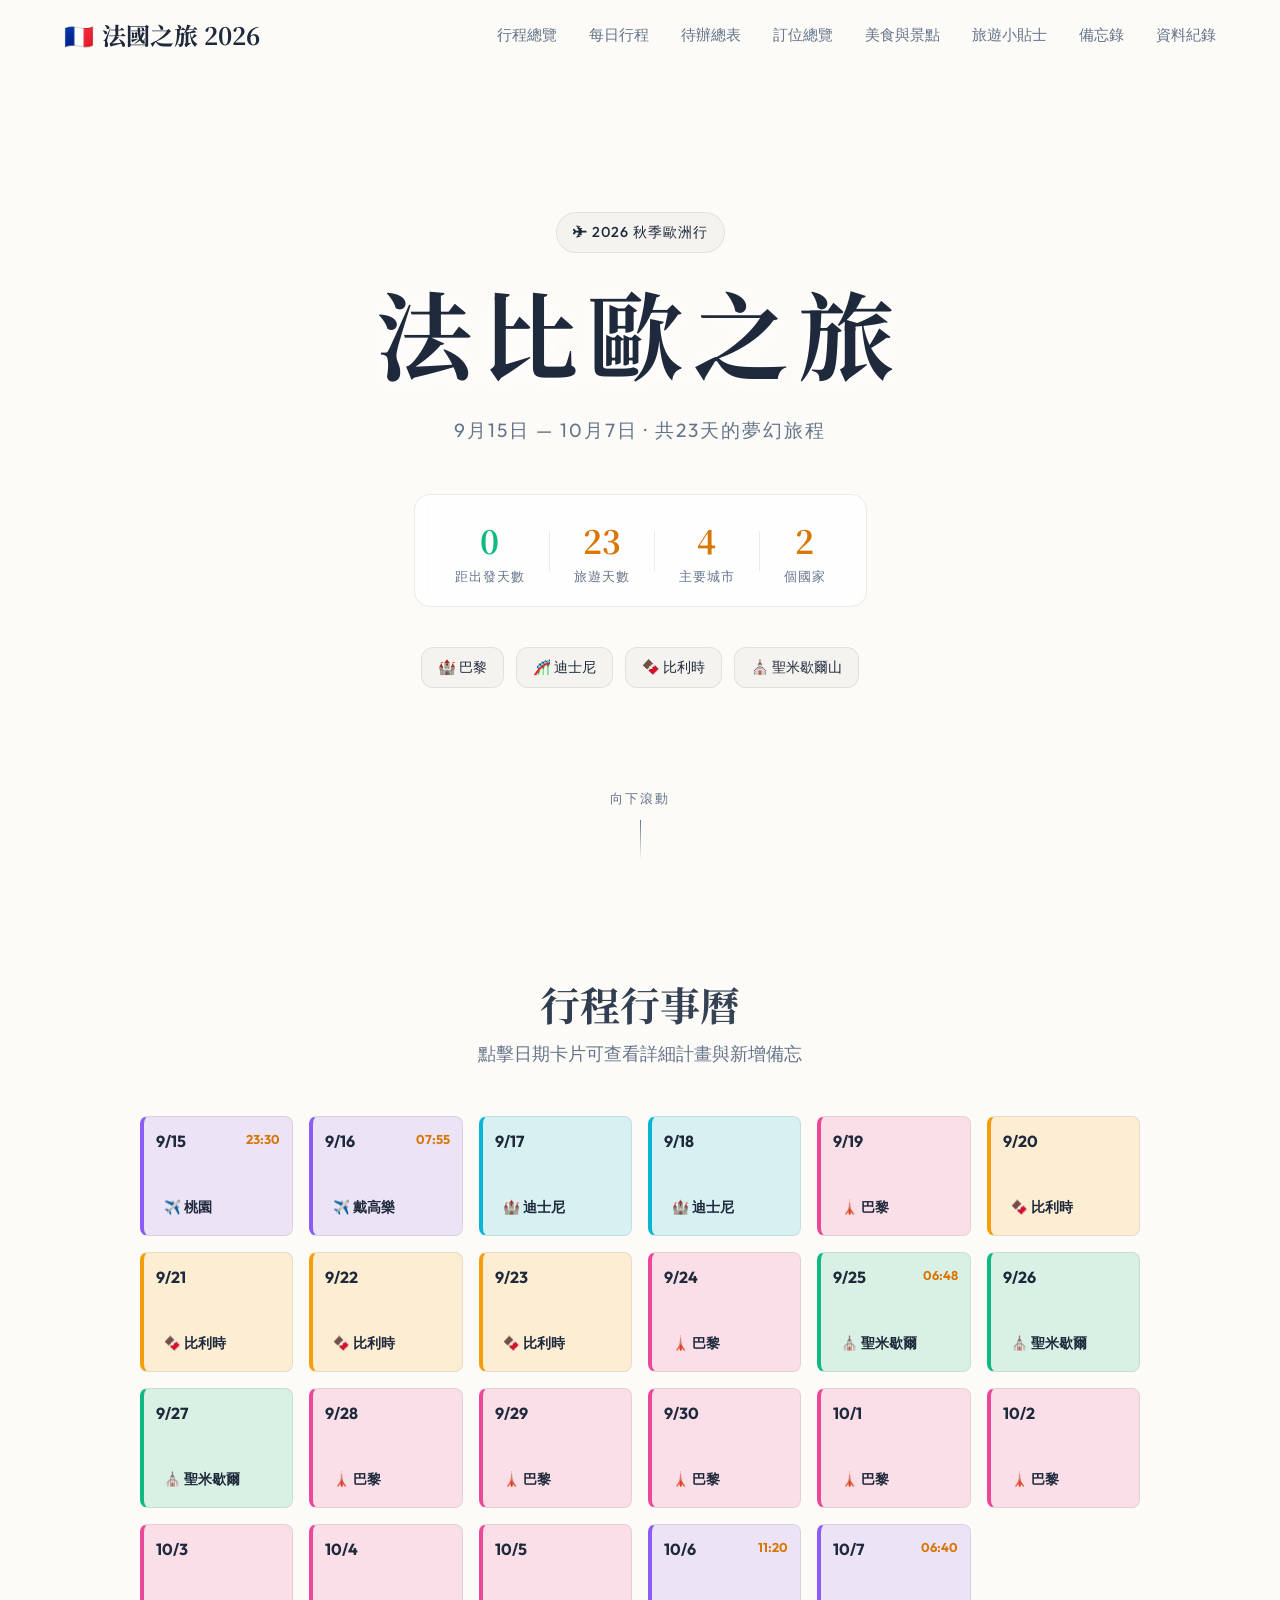
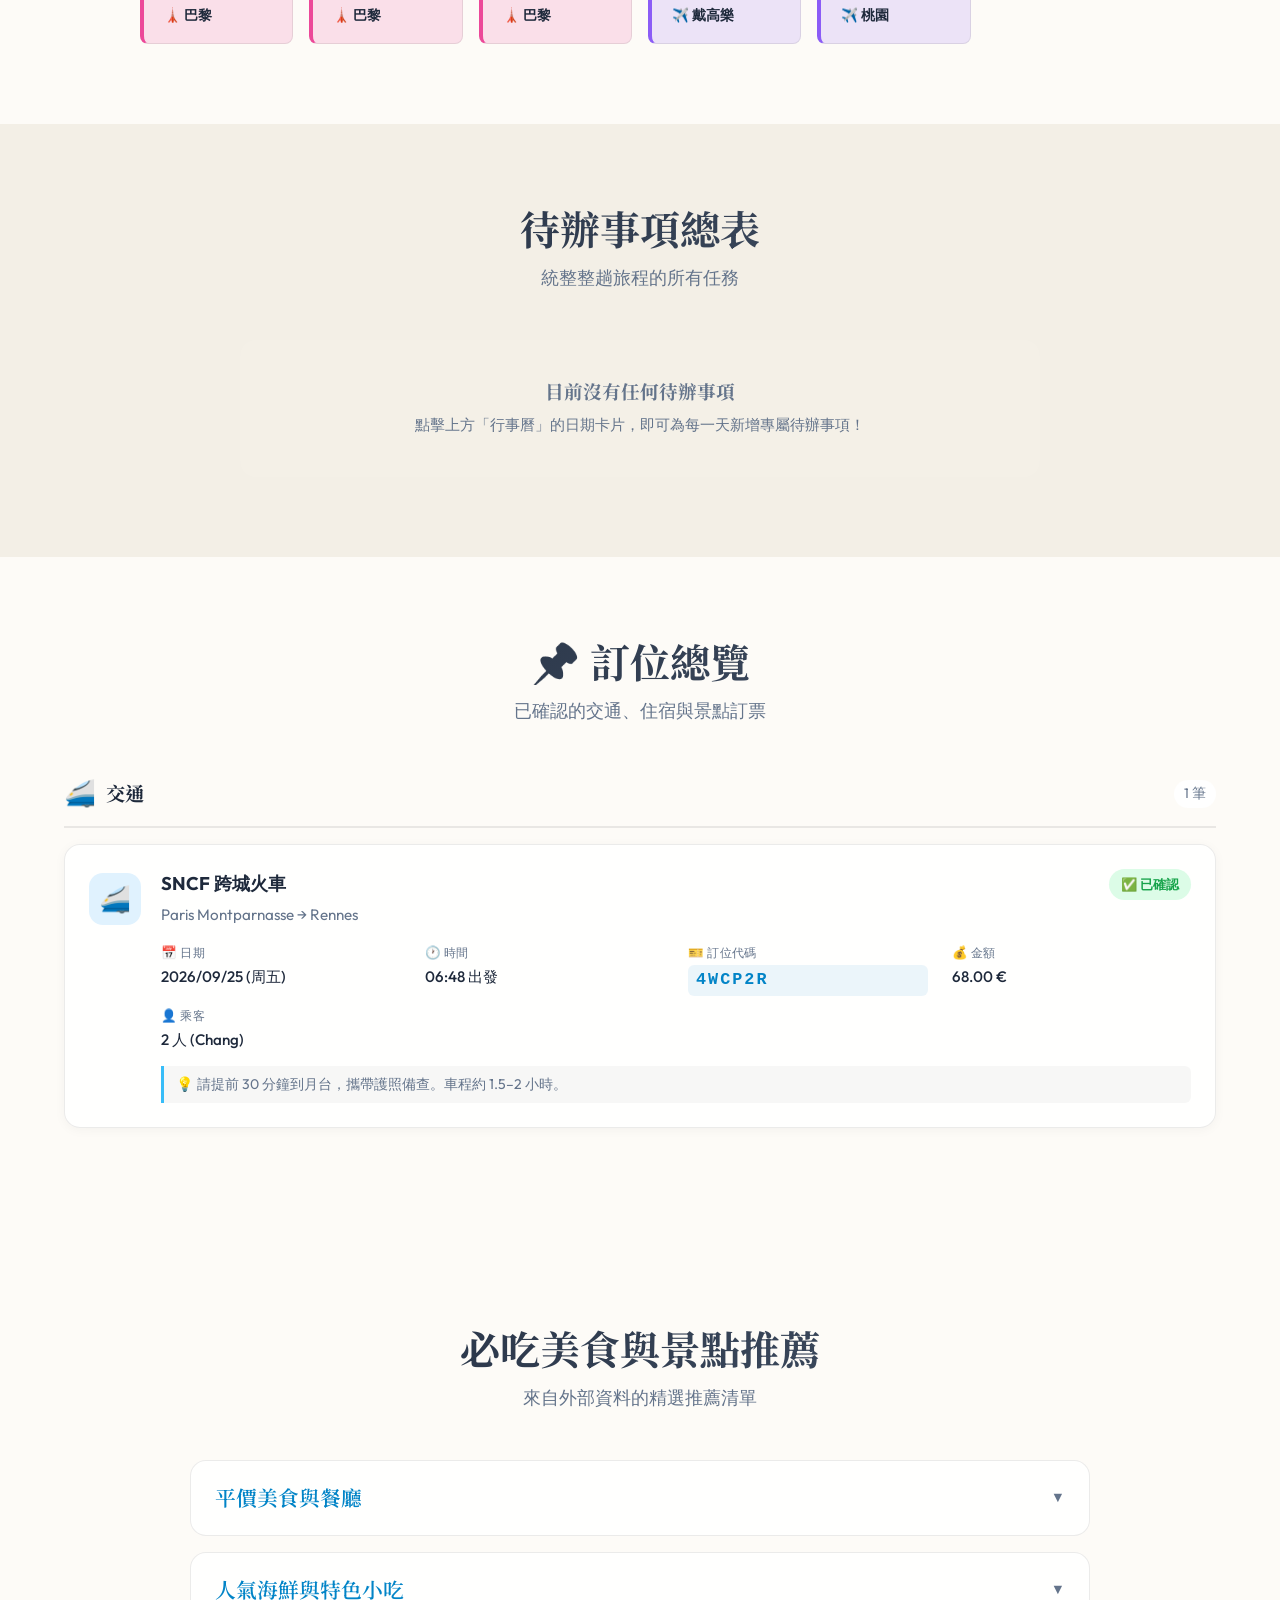
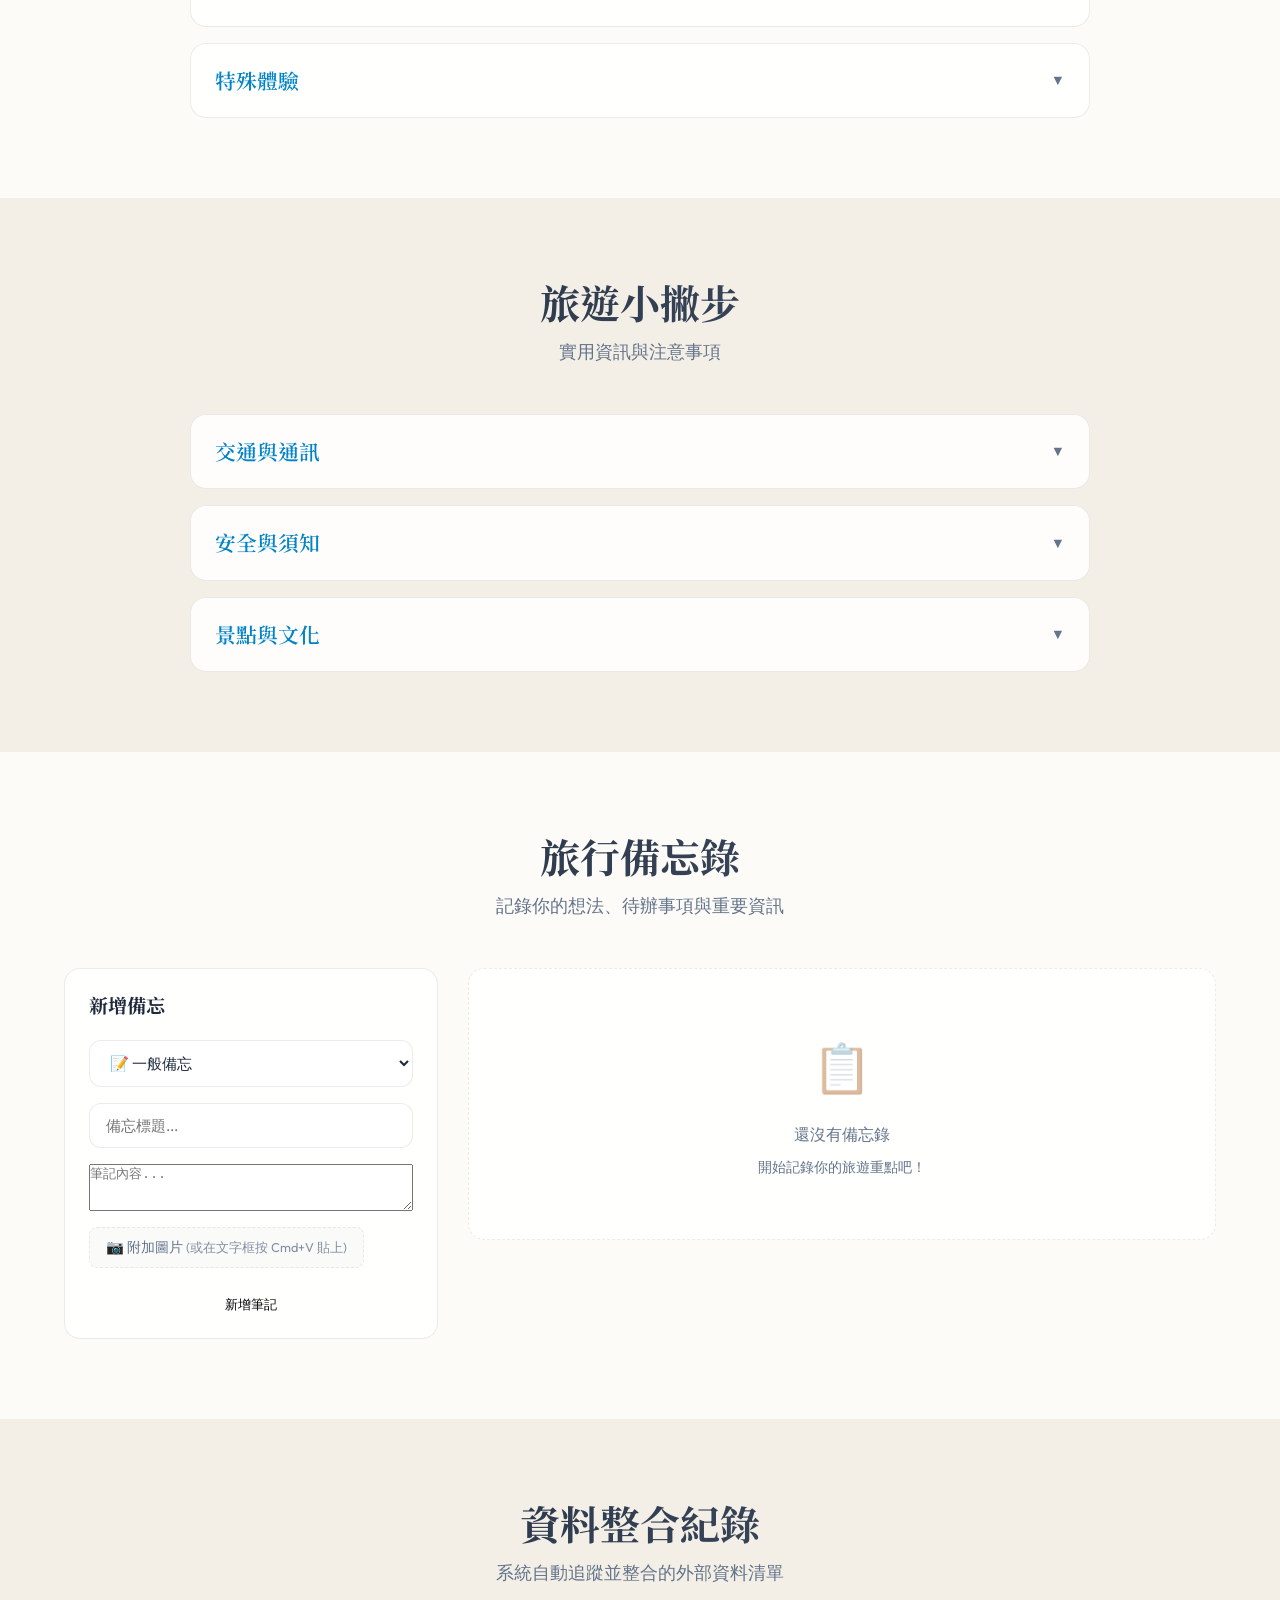
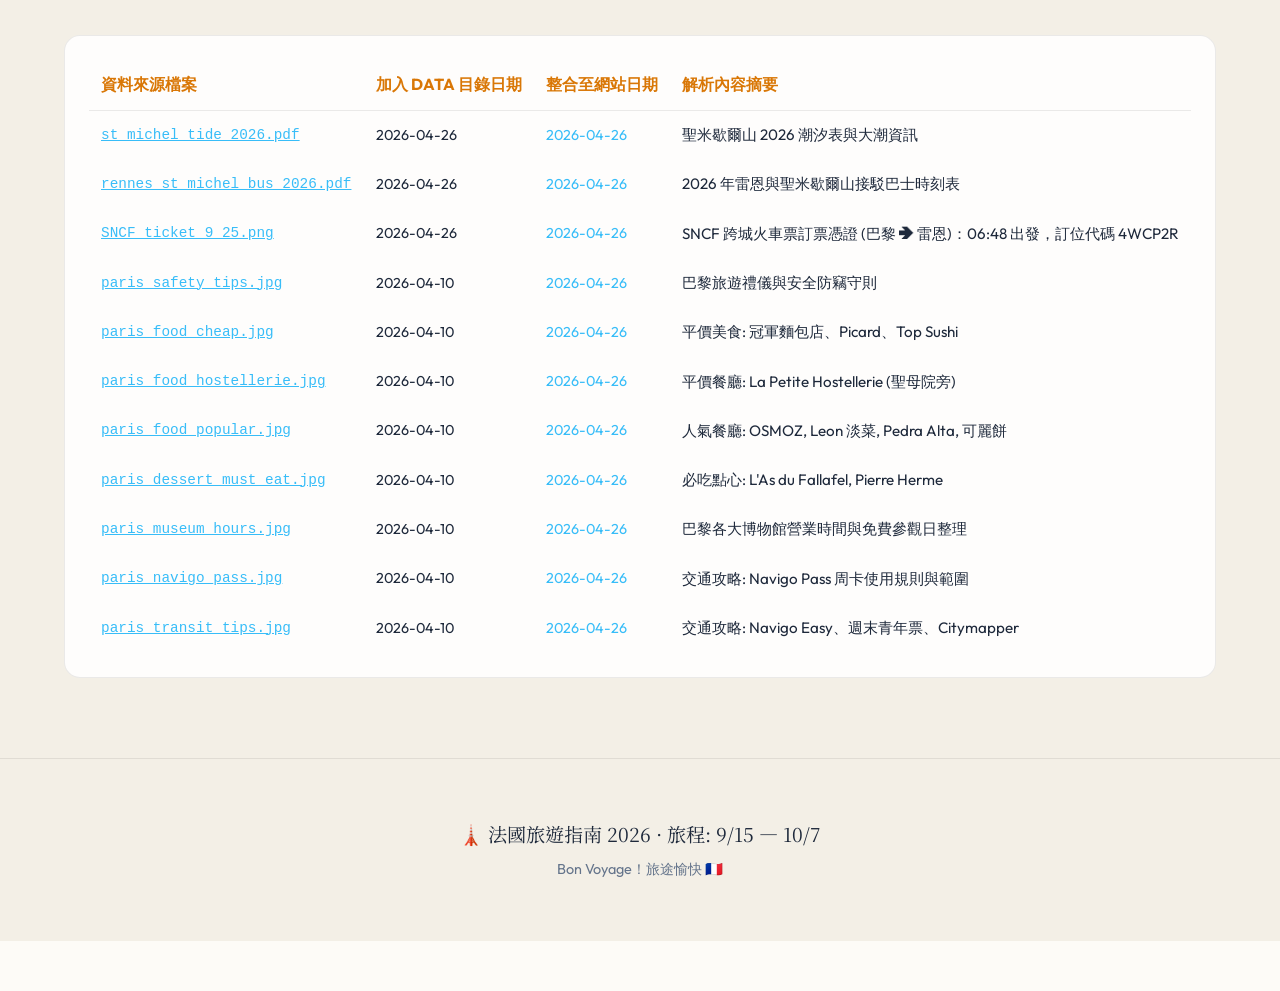
==== commit af674b8c: "✨ feat: 更新標題為法比歐之旅、優化首頁排版，並新增訂位總覽與復原刪除功能" ====
--- a/index.html
+++ b/index.html
@@ -45,8 +45,7 @@
     <div class="hero-content">
       <div class="hero-badge">✈ 2026 秋季歐洲行</div>
       <h1 class="hero-title">
-        <span class="title-line">法國</span>
-        <span class="title-sub">& 比利時</span>
+        <span class="title-line">法比歐之旅</span>
       </h1>
       <p class="hero-desc">9月15日 — 10月7日 · 共23天的夢幻旅程</p>
       <div class="hero-stats">
--- a/assets/styles/main.css
+++ b/assets/styles/main.css
@@ -262,19 +262,25 @@
   font-size: clamp(3.5rem, 8vw, 6rem);
   display: flex;
   flex-direction: column;
-  line-height: 1.1;
-  text-shadow: 0 5px 15px rgba(255,255,255,0.8);
+  align-items: center;
+  line-height: 1.15;
+  color: var(--c-text);
+  font-family: var(--font-serif);
+  /* 增加優雅的白色光暈，確保在背景上清晰可見 */
+  text-shadow: 0 4px 24px rgba(255, 255, 255, 0.9), 0 0 10px rgba(255, 255, 255, 0.6);
 }
 
 .title-line {
-  color: transparent;
-  -webkit-text-stroke: 2px var(--c-text);
+  font-weight: 700;
+  letter-spacing: 0.1em;
+  margin-bottom: 4px;
 }
 
 .title-sub {
-  background: linear-gradient(to right, var(--c-primary-light), var(--c-secondary));
-  -webkit-background-clip: text;
-  -webkit-text-fill-color: transparent;
+  font-size: 0.75em;
+  font-weight: 600;
+  color: var(--c-primary); /* 使用地中海蔚藍增添南法風情 */
+  letter-spacing: 0.05em;
 }
 
 .hero-desc {
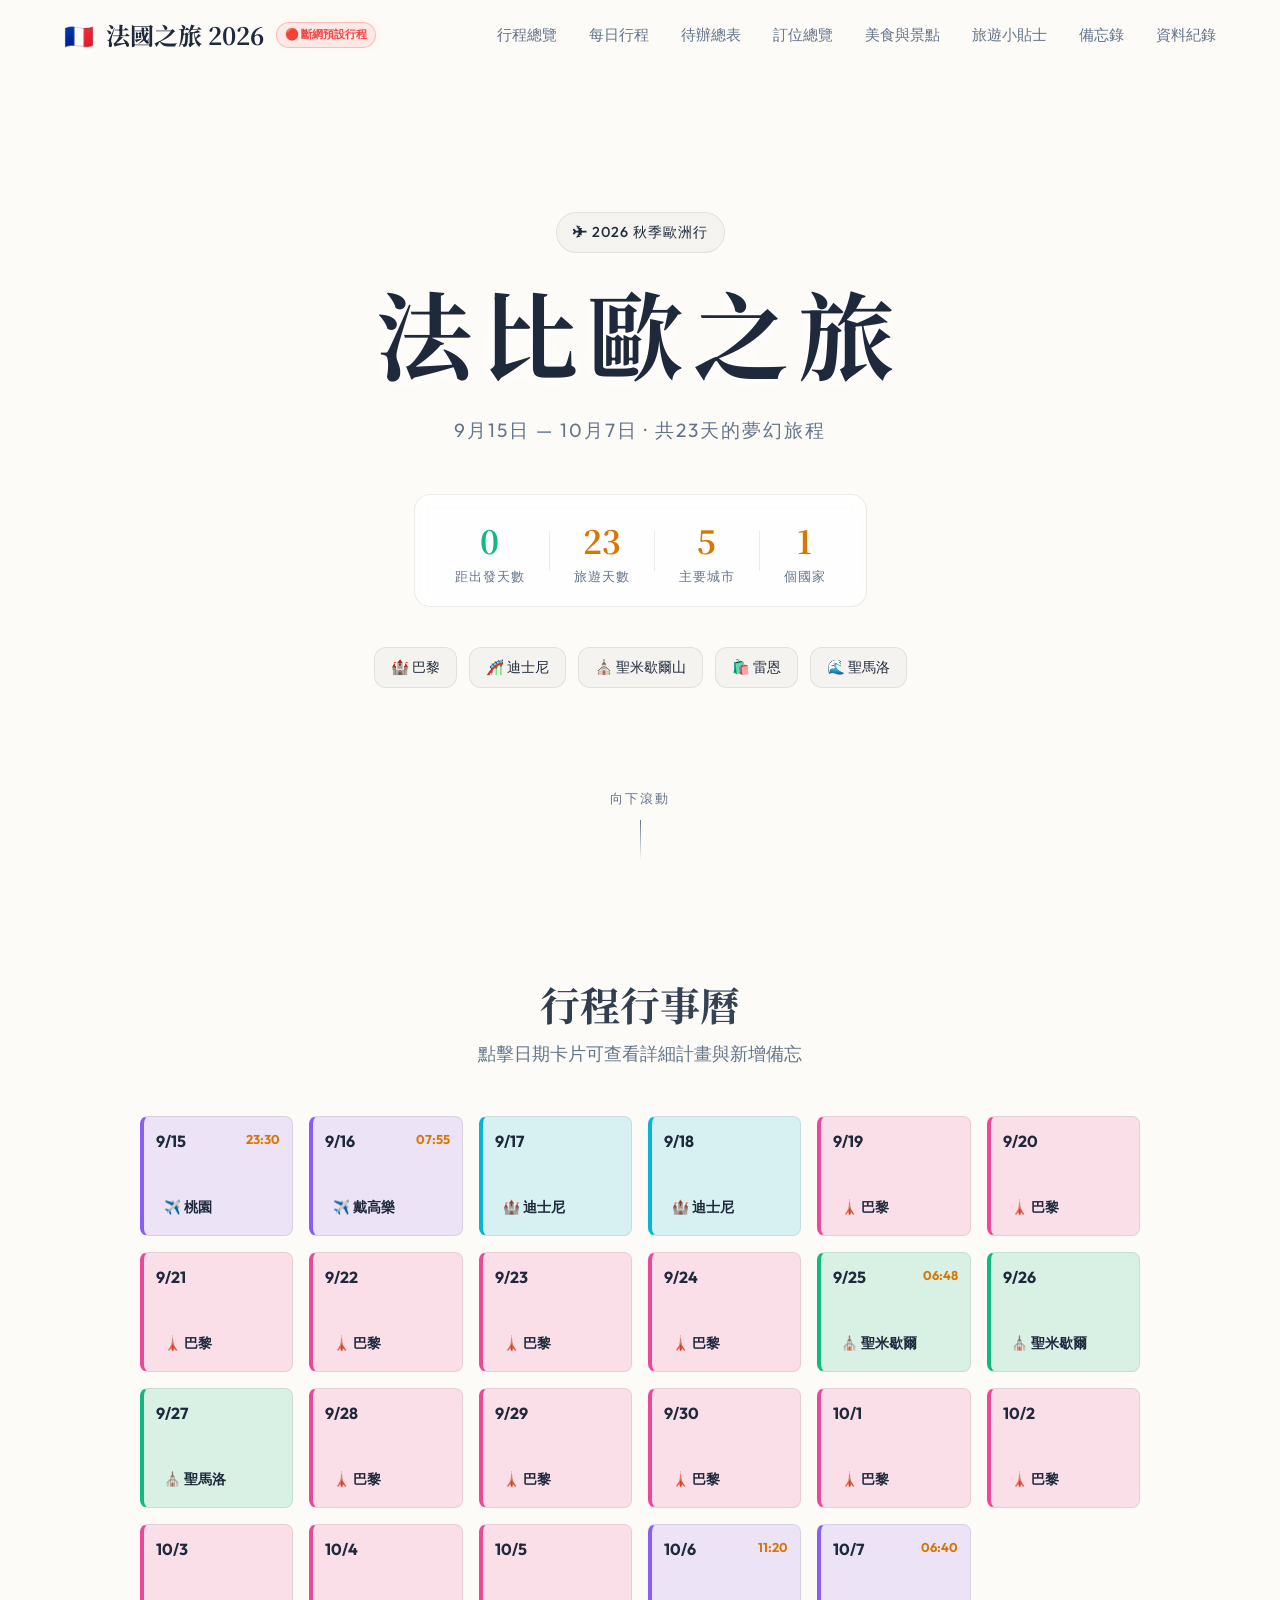
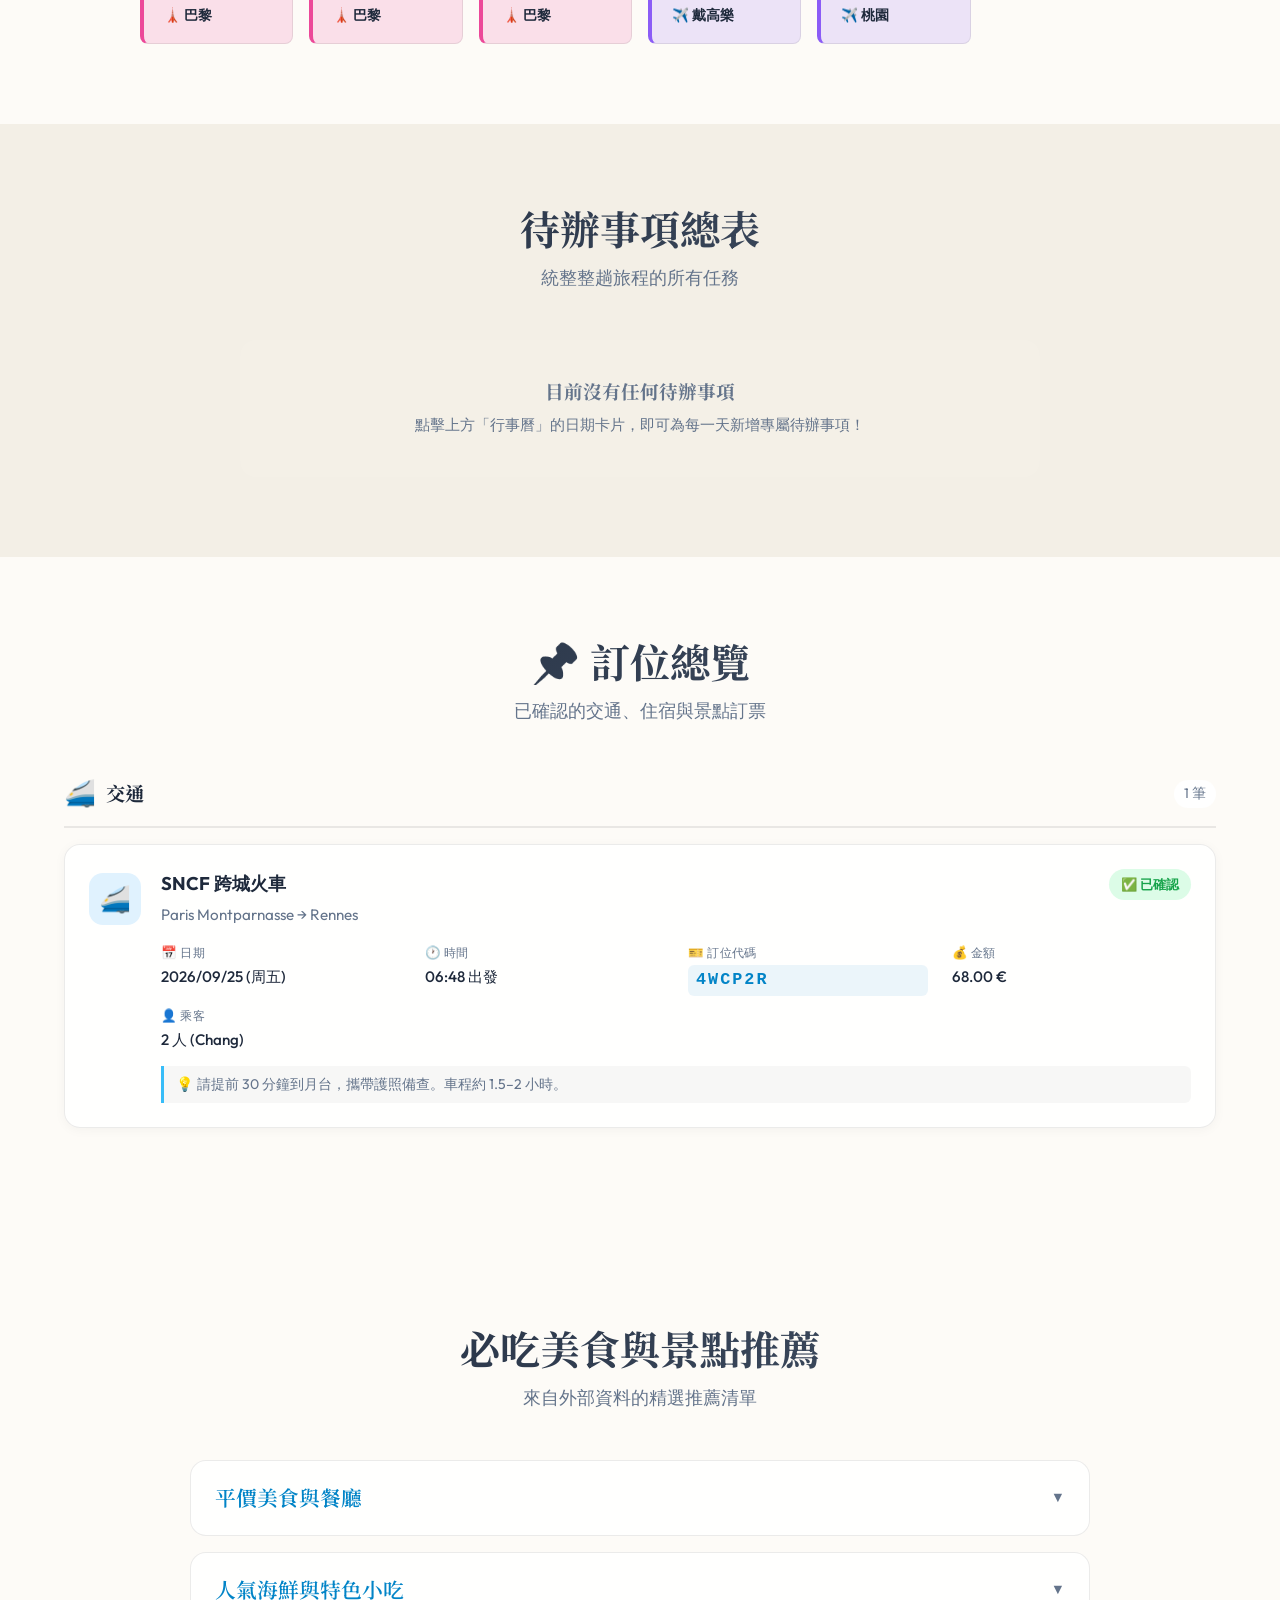
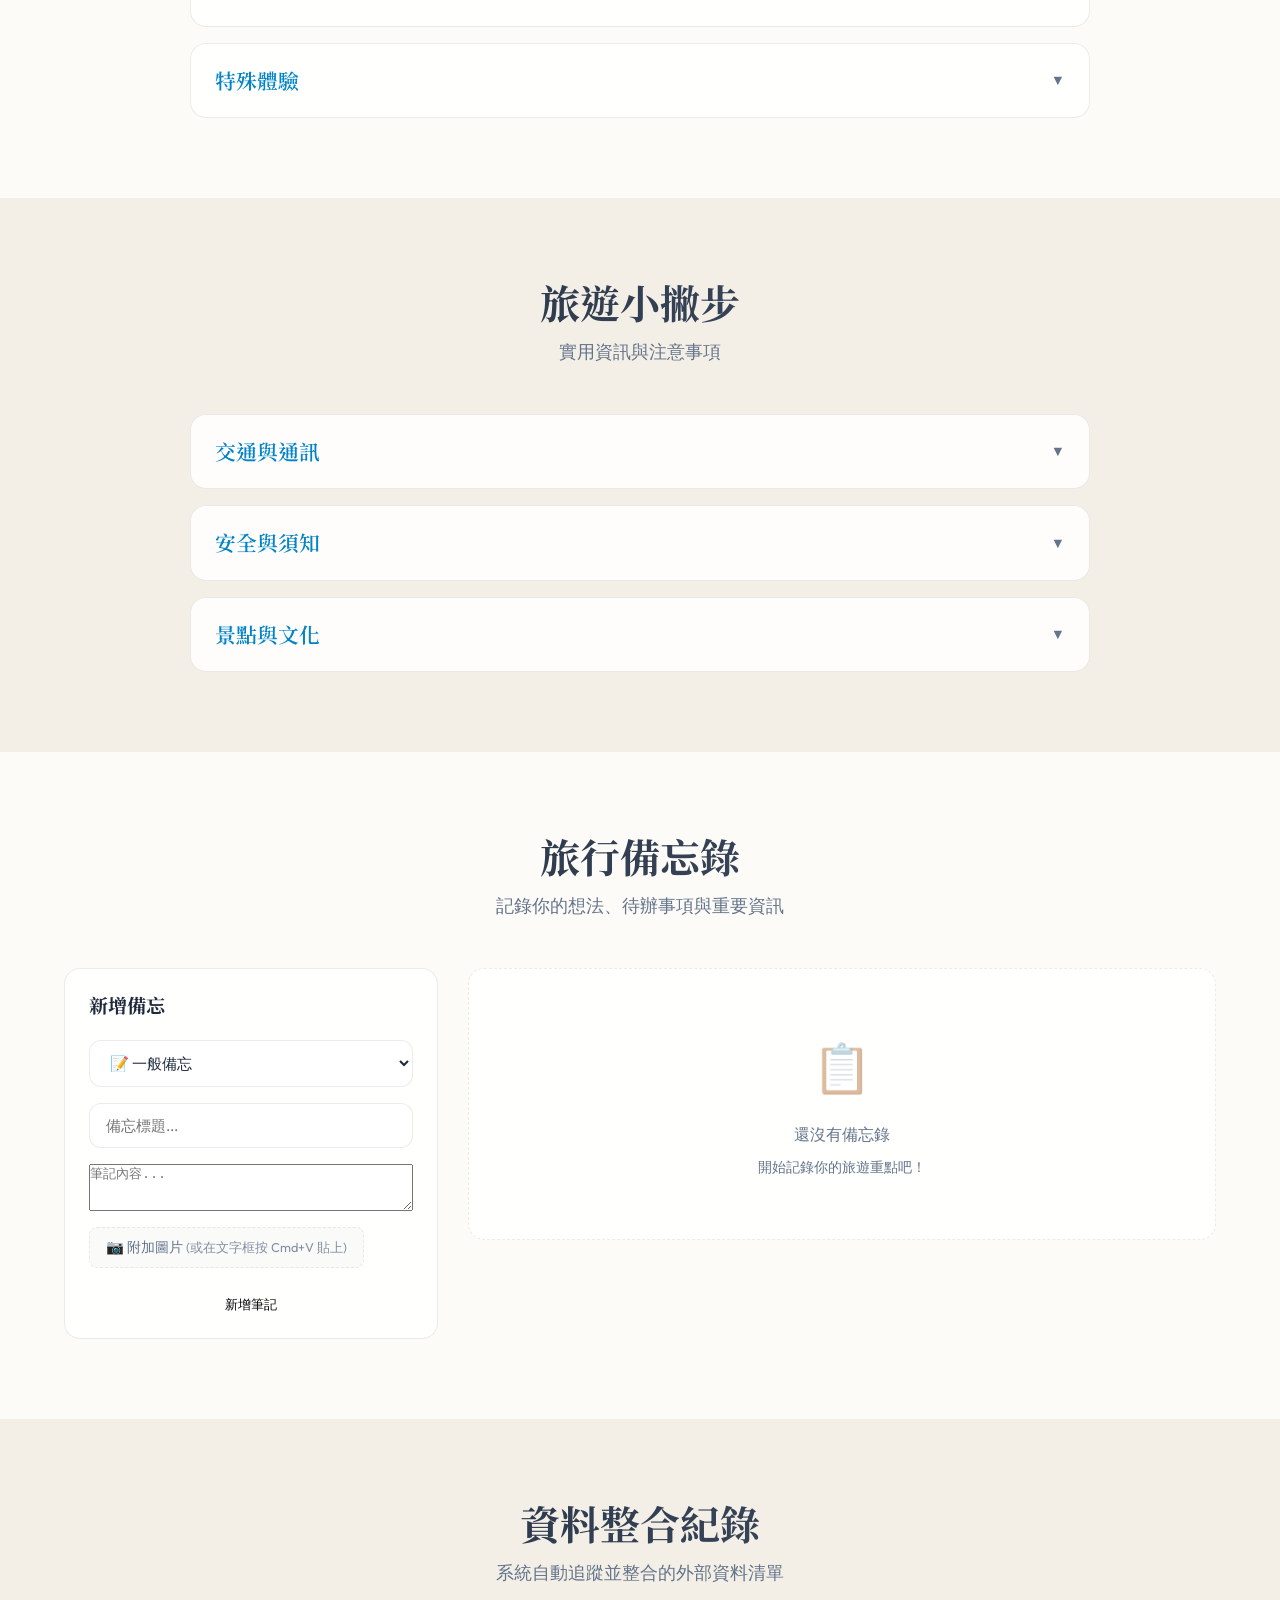
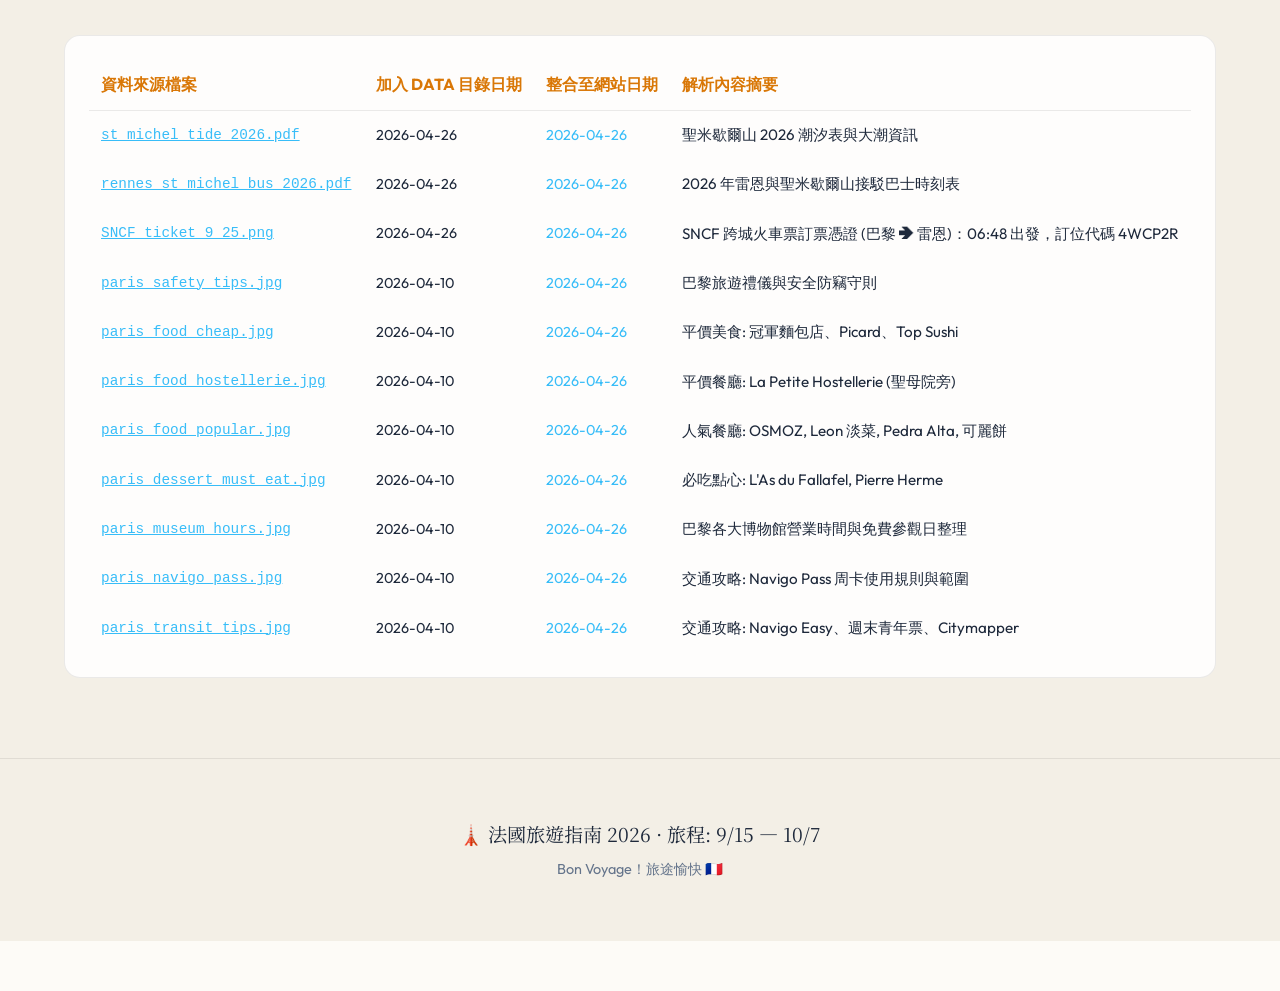
==== commit 539acae7: "feat: 實作 Google 試算表即時動態同步與斷網離線快照保護，更新 2026 法國行程住宿與伴手禮細節" ====
--- a/index.html
+++ b/index.html
@@ -21,6 +21,7 @@
     <div class="nav-brand">
       <span class="nav-flag">🇫🇷</span>
       <span class="nav-title">法國之旅 2026</span>
+      <span class="sync-status-badge" id="syncStatusBadge">⏳ 同步中...</span>
     </div>
     <ul class="nav-links" id="navLinks">
       <li><a href="#overview" class="nav-link active" data-section="overview">行程總覽</a></li>
@@ -60,20 +61,21 @@
         </div>
         <div class="stat-divider"></div>
         <div class="stat-item">
-          <span class="stat-number">4</span>
+          <span class="stat-number">5</span>
           <span class="stat-label">主要城市</span>
         </div>
         <div class="stat-divider"></div>
         <div class="stat-item">
-          <span class="stat-number">2</span>
+          <span class="stat-number">1</span>
           <span class="stat-label">個國家</span>
         </div>
       </div>
       <div class="hero-locations">
         <span class="loc-tag">🏰 巴黎</span>
         <span class="loc-tag">🎢 迪士尼</span>
-        <span class="loc-tag">🍫 比利時</span>
         <span class="loc-tag">⛪ 聖米歇爾山</span>
+        <span class="loc-tag">🛍️ 雷恩</span>
+        <span class="loc-tag">🌊 聖馬洛</span>
       </div>
     </div>
     <div class="hero-scroll-hint">
--- a/assets/styles/main.css
+++ b/assets/styles/main.css
@@ -149,7 +149,45 @@
   font-weight: 700;
   display: flex;
   align-items: center;
-  gap: 8px;
+  gap: 12px;
+}
+
+.sync-status-badge {
+  font-size: 0.7rem;
+  font-weight: 600;
+  padding: 3px 8px;
+  border-radius: 20px;
+  background: rgba(0, 0, 0, 0.03);
+  color: var(--c-text-muted);
+  border: 1px solid var(--c-border);
+  transition: var(--transition);
+  font-family: var(--font-sans);
+  display: inline-flex;
+  align-items: center;
+  gap: 4px;
+  letter-spacing: 0;
+  vertical-align: middle;
+}
+
+.sync-status-badge.synced {
+  background: rgba(16, 185, 129, 0.1);
+  color: #10b981;
+  border-color: rgba(16, 185, 129, 0.25);
+  box-shadow: 0 0 8px rgba(16, 185, 129, 0.05);
+}
+
+.sync-status-badge.offline {
+  background: rgba(245, 158, 11, 0.1);
+  color: #d97706;
+  border-color: rgba(245, 158, 11, 0.25);
+  box-shadow: 0 0 8px rgba(245, 158, 11, 0.05);
+}
+
+.sync-status-badge.fallback {
+  background: rgba(239, 68, 68, 0.1);
+  color: #ef4444;
+  border-color: rgba(239, 68, 68, 0.25);
+  box-shadow: 0 0 8px rgba(239, 68, 68, 0.05);
 }
 
 .nav-links {
